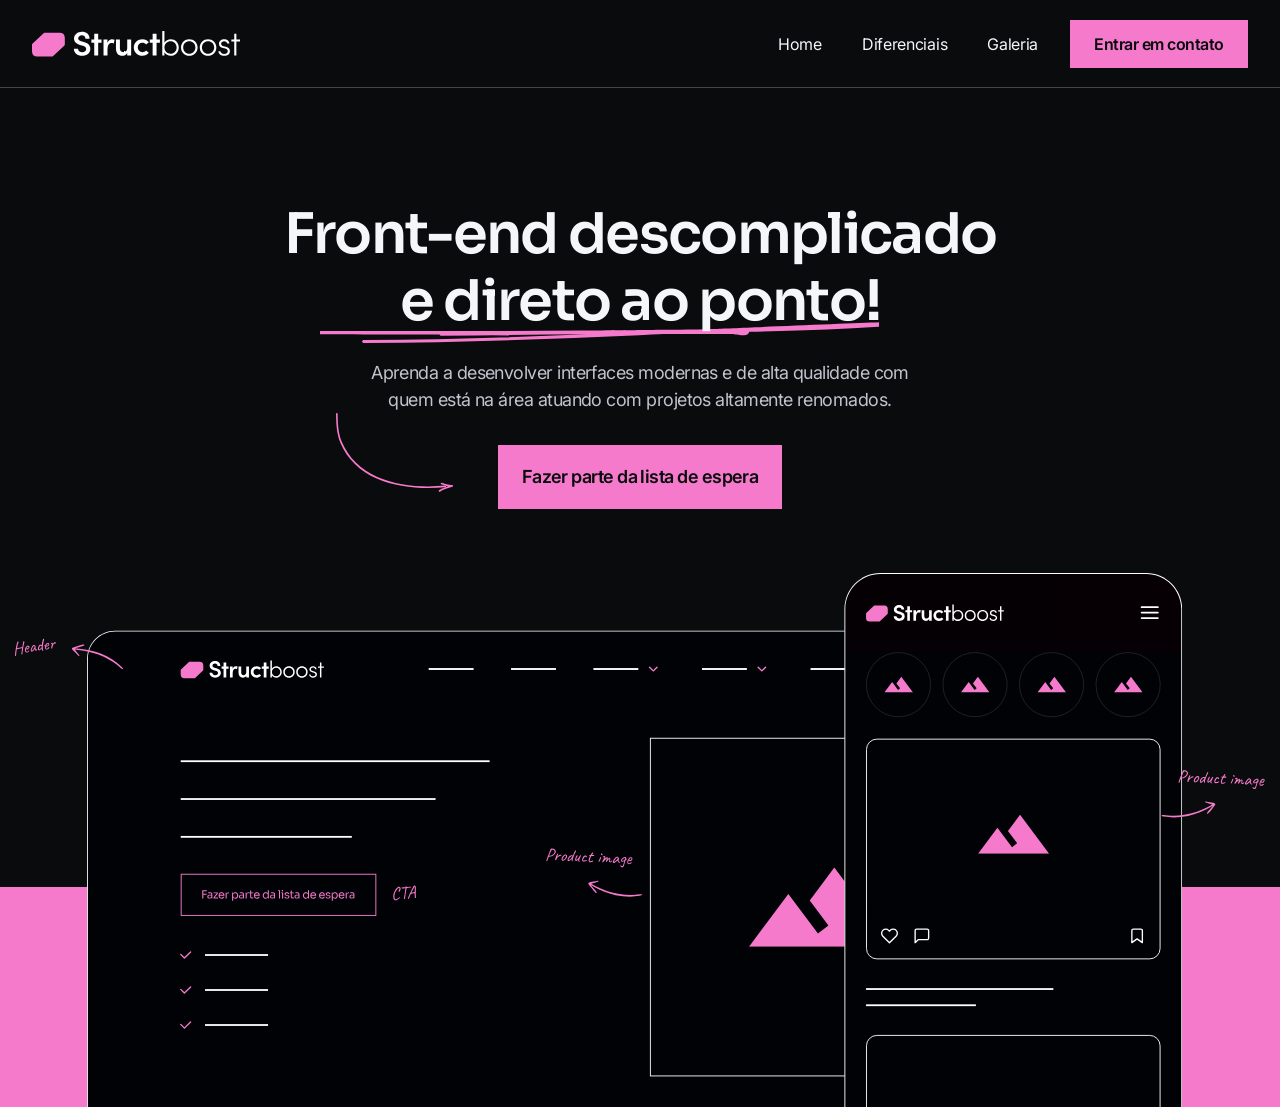
==== index.html @ befe945e "Finalizei section hero" ====
<!DOCTYPE html>
<html lang="pt-br">

<head>
    <link rel="preconnect" href="https://fonts.googleapis.com">
    <link rel="preconnect" href="https://fonts.gstatic.com" crossorigin>
    <link
        href="https://fonts.googleapis.com/css2?family=Inter:wght@400;600;700&family=Sora:wght@500;600;700&display=swap"
        rel="stylesheet">
    <meta charset="UTF-8">
    <meta name="viewport" content="width=device-width, initial-scale=1.0">
    <title>Structboost</title>
    <link rel="stylesheet" href="./css/main.css">
    <link rel="stylesheet" href="./css/components.css">
    <link rel="stylesheet" href="./css/grid.css">
    <link rel="stylesheet" href="./css/typograph.css">
    <link rel="stylesheet" href="./css/variables.css">
    <link rel="stylesheet" href="./css/reset.css">
</head>

<body>
    <header>
        <div class="container">
            <a href="./">
                <img src="./imgs/logo.svg" alt="Logo Structboost" title="logo Structboost">
            </a>
            <nav>
                <ul>
                    <li><a href="">Home</a></li>
                    <li><a href="">Diferenciais</a></li>
                    <li><a href="">Galeria</a></li>
                </ul>
                <button class="btn-primary">
                    Entrar em contato
                </button>
            </nav>
        </div>
    </header>

    <section class="s-hero">
        <div class="container">
            <div class="text">
                <h1 class="title">Front-end descomplicado e direto ao ponto!</h1>
                <p>
                    Aprenda a desenvolver interfaces modernas e de alta qualidade com quem está na área atuando com
                    projetos
                    altamente renomados.
                </p>
                <button class="btn-primary lg">
                    Fazer parte da lista de espera
                </button>
                <img src="./imgs/arrow-direct-button.svg" class="arrow" alt="arrow">
            </div>
        </div>
        <img src="imgs/ilustra-hero.svg" class="ilustra" alt="">
    </section>
</body>

</html>
---- css/main.css ----
header {
    width: 100%;
    height: 8.8rem;
    display: flex;
    align-items: center;
    border-bottom: 1px solid rgba(255, 255, 255, 0.24);
}

header .container {
    display: flex;
    align-items: center;
    justify-content: space-between;
}

header nav {
    display: flex;
    align-items: center;
    gap: 3.2rem;
}

header nav ul {
    display: flex;
    gap: 4rem;
}

header nav ul li a {
    color: var(--color-gray-100);
    font-size: 1.6rem;
    letter-spacing: -0.03rem;
    transition: opacity .3s ease;
}

header nav ul li a:hover {
    opacity: 0.7;
}

.s-hero {
    width: 100%;
    padding-top: 11.3rem;
    position: relative;
    display: flex;
    flex-direction: column;
    align-items: center;
    overflow: hidden;
}

.s-hero::before {
    content: '';
    width: 100%;
    height: 220px;
    background-color: var(--pink-10);
    position: absolute;
    left: 0;
    bottom: 0px;
    z-index: -1;
}

.s-hero .text {
    position: relative;
    width: 100%;
    max-width: 71.9rem;
    text-align: center;
    margin: 0 auto;
    margin-bottom: 6.4rem;
}


.s-hero .text h1 {
    position: relative;
    font-weight: 600;
    letter-spacing: -1.68px;
}

.s-hero .text h1::before {
    content: '';
    width: 100%;
    max-width: 55.9rem;
    height: 2.2rem;
    background: url("../imgs/line-title.svg") no-repeat center center;
    position: absolute;
    left: 3.9rem;
    bottom: -8px;
    z-index: -1;
}

.s-hero .text p {
    width: 55.6rem;
    margin: 0 auto;
    letter-spacing: -0.54px;
    margin-top: 2.4rem;
    margin-bottom: 3.2rem;
    color: var(--gray-300);
}

.s-hero .text .arrow {
    position: absolute;
    left: 5.52rem;
    bottom: 1.7rem;
}

.s-hero .ilustra {
    padding: 0 1.5rem;
}
---- css/components.css ----
.btn-primary {
    padding: 1.6rem 2.4rem;
    background-color: var(--pink-10);
    color: var(--gray-900);
    font-size: 1.6rem;
    font-weight: 600;
    line-height: 100%;
    letter-spacing: -0.03em;
    transition: background-color .3s ease;
}

.btn-primary.white {
    background-color: var(--gray-100);
}

.btn-primary.white:hover {
    background-color: var(--gray-900);
    color: var(--gray-100);
}

.btn-primary.lg {
    padding: 2.3rem 2.4rem;
    font-size: 1.8rem;
}

.btn-primary:hover {
    background-color: var(--pink-20);
}

.item-digital {
    flex-grow: 1;
    max-width: 38.4rem;
}

.item-digital .icon img {
    width: 4rem;
    height: 4rem;
    display: flex;
    align-items: center;
    justify-content: center;
    margin-bottom: 1.6rem;
}

.item-digital .info h6 {
    margin-bottom: 0.8rem;
}

.item-digital .info p {
    color: var(--gray-600);
}

.card-post {
    border: 2px solid rgba(255, 255, 255, 0.08);
    background: rgba(255, 255, 255, 0.02);
    padding: 2.4rem;
}

.card-post .tag {
    padding: 0.8rem 2.2rem;
    display: inline-block;
    border-radius: 10rem;
    background: var(--gray-800);
    color: var(--color-gray-100);
    font-family: 'Sora';
    font-size: 1.4rem;
    font-weight: 600;
    line-height: 100%;
    letter-spacing: 1.26px;
    text-transform: uppercase;
    margin-bottom: 4.5rem;
}

.card-post .image {
    width: 100%;
    display: flex;
    align-items: center;
    justify-content: center;
    margin-bottom: 6.4rem;
}

.card-post .text {
    width: 100%;
    max-width: 50.8rem;
}

.card-post .text h6 {
    margin-bottom: 0.8rem;
}

.card-post .text p {
    font-size: 1.6rem;
    color: var(--gray-600);
}
---- css/grid.css ----
.container {
    width: 100%;
    max-width: 124.6rem;
    margin: 0 auto;
    padding: 0 1.5rem;
}
---- css/typograph.css ----
h1, h2, h3, h4, h5, h6 {
    font-family: 'Sora', sans-serif;
    line-height: 120%;
}
h1, h2, h3, h4 {
    font-weight: 700;
}
h5, h6 {
    font-weight: 600;
}
h1 {
    font-size: 5.6rem;
}

h2 {
    font-size: 4.8rem;
}

h3 {
    font-size: 4.0rem;
}

h4 {
    font-size: 2.8rem;
}

h5 {
    font-size: 2.4rem;
}

h6 {
    font-size: 2.2rem;
}

p {
    font-size: 1.8rem;
    line-height: 150%;
}
---- css/variables.css ----
:root {
    --pink-10: #F67ACB;
    --pink-20: #CF62A9;
    --pink-30: #9D457F;
    --gray-900: #0A0B0D;
    --gray-800: #393B42;
    --gray-700: #5C5F69;
    --gray-600: #787C87;
    --gray-500: #979BA6;
    --gray-400: #ABAFBA;
    --gray-300: #C0C3CC;
    --gray-200: #C0C3CC;
    --gray-100: #F5F6FA;
}
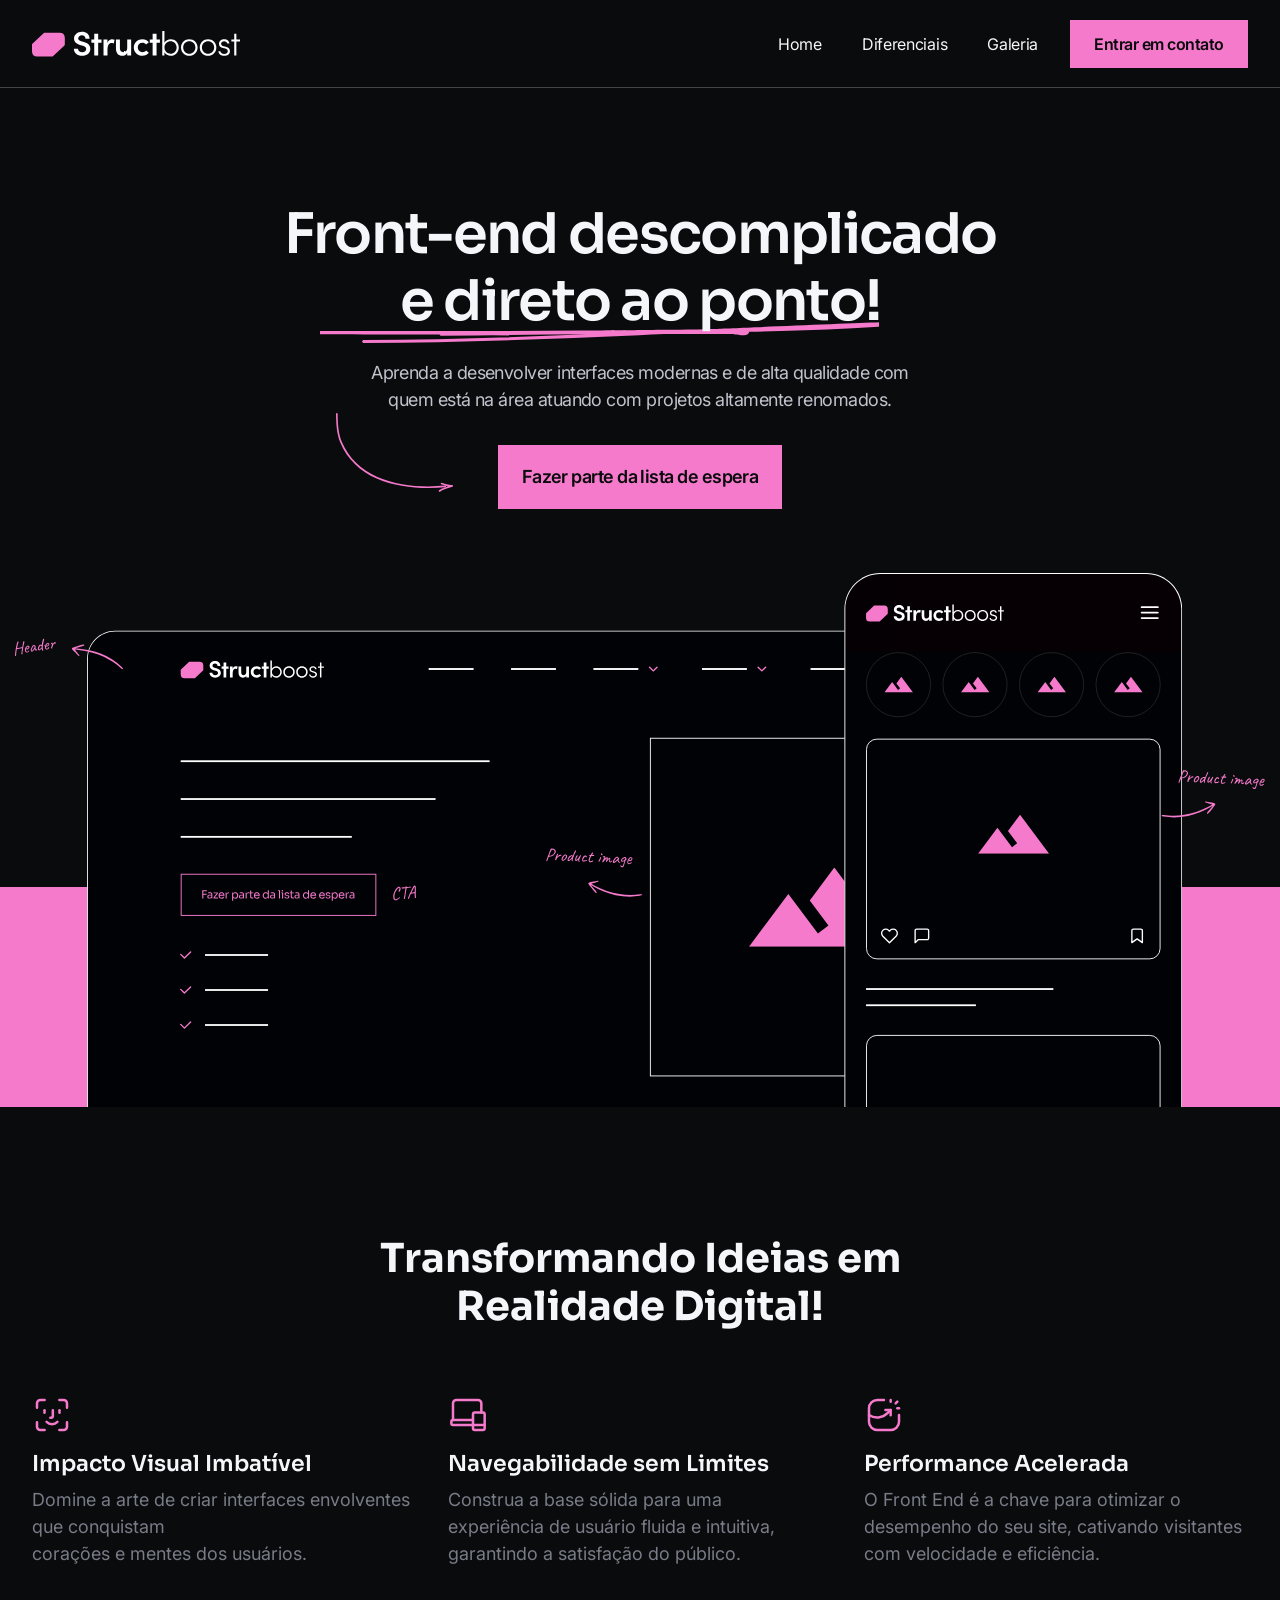
==== commit c84fa60b: "Criei secão Realidade Digital" ====
--- a/index.html
+++ b/index.html
@@ -54,6 +54,47 @@
         </div>
         <img src="imgs/ilustra-hero.svg" class="ilustra" alt="">
     </section>
+
+    <section class="s-digital">
+        <div class="container">
+            <h3>Transformando Ideias em Realidade Digital!</h3>
+            <ul>
+                <li>
+                    <div class="item-digital">
+                        <div class="icon">
+                            <img src="imgs/icon-impacto.svg" alt="">
+                            <div class="info">
+                                <h6>Impacto Visual Imbatível</h6>
+                                <p>Domine a arte de criar interfaces envolventes que conquistam<br> corações e mentes dos usuários.</p>
+                            </div>
+                        </div>
+                    </div>
+                </li>
+                <li>
+                    <div class="item-digital">
+                        <div class="icon">
+                            <img src="imgs/icon-nav.svg" alt="">
+                            <div class="info">
+                                <h6>Navegabilidade sem Limites</h6>
+                                <p>Construa a base sólida para uma<br> experiência de usuário fluida e intuitiva, garantindo a satisfação do público.</p>
+                            </div>
+                        </div>
+                    </div>
+                </li>
+                <li>
+                    <div class="item-digital">
+                        <div class="icon">
+                            <img src="imgs/icon-performance.svg" alt="">
+                            <div class="info">
+                                <h6>Performance Acelerada</h6>
+                                <p>O Front End é a chave para otimizar o desempenho do seu site, cativando visitantes com velocidade e eficiência.</p>
+                            </div>
+                        </div>
+                    </div>
+                </li>
+            </ul>
+        </div>
+    </section>
 </body>
 
 </html>
--- a/css/main.css
+++ b/css/main.css
@@ -100,4 +100,22 @@
 
 .s-hero .ilustra {
     padding: 0 1.5rem;
+}
+
+.s-digital {
+    padding-top: 12.8rem;
+}
+
+.s-digital h3 {
+    text-align: center;
+    max-width: 53.5rem;
+    margin: 0 auto;
+    margin-bottom: 6.4rem;
+}
+
+.s-digital ul {
+    display: flex;
+    justify-content: space-between;
+    border-bottom: 1px solid var(--gray-800);
+    padding-bottom: 12.8rem;
 }
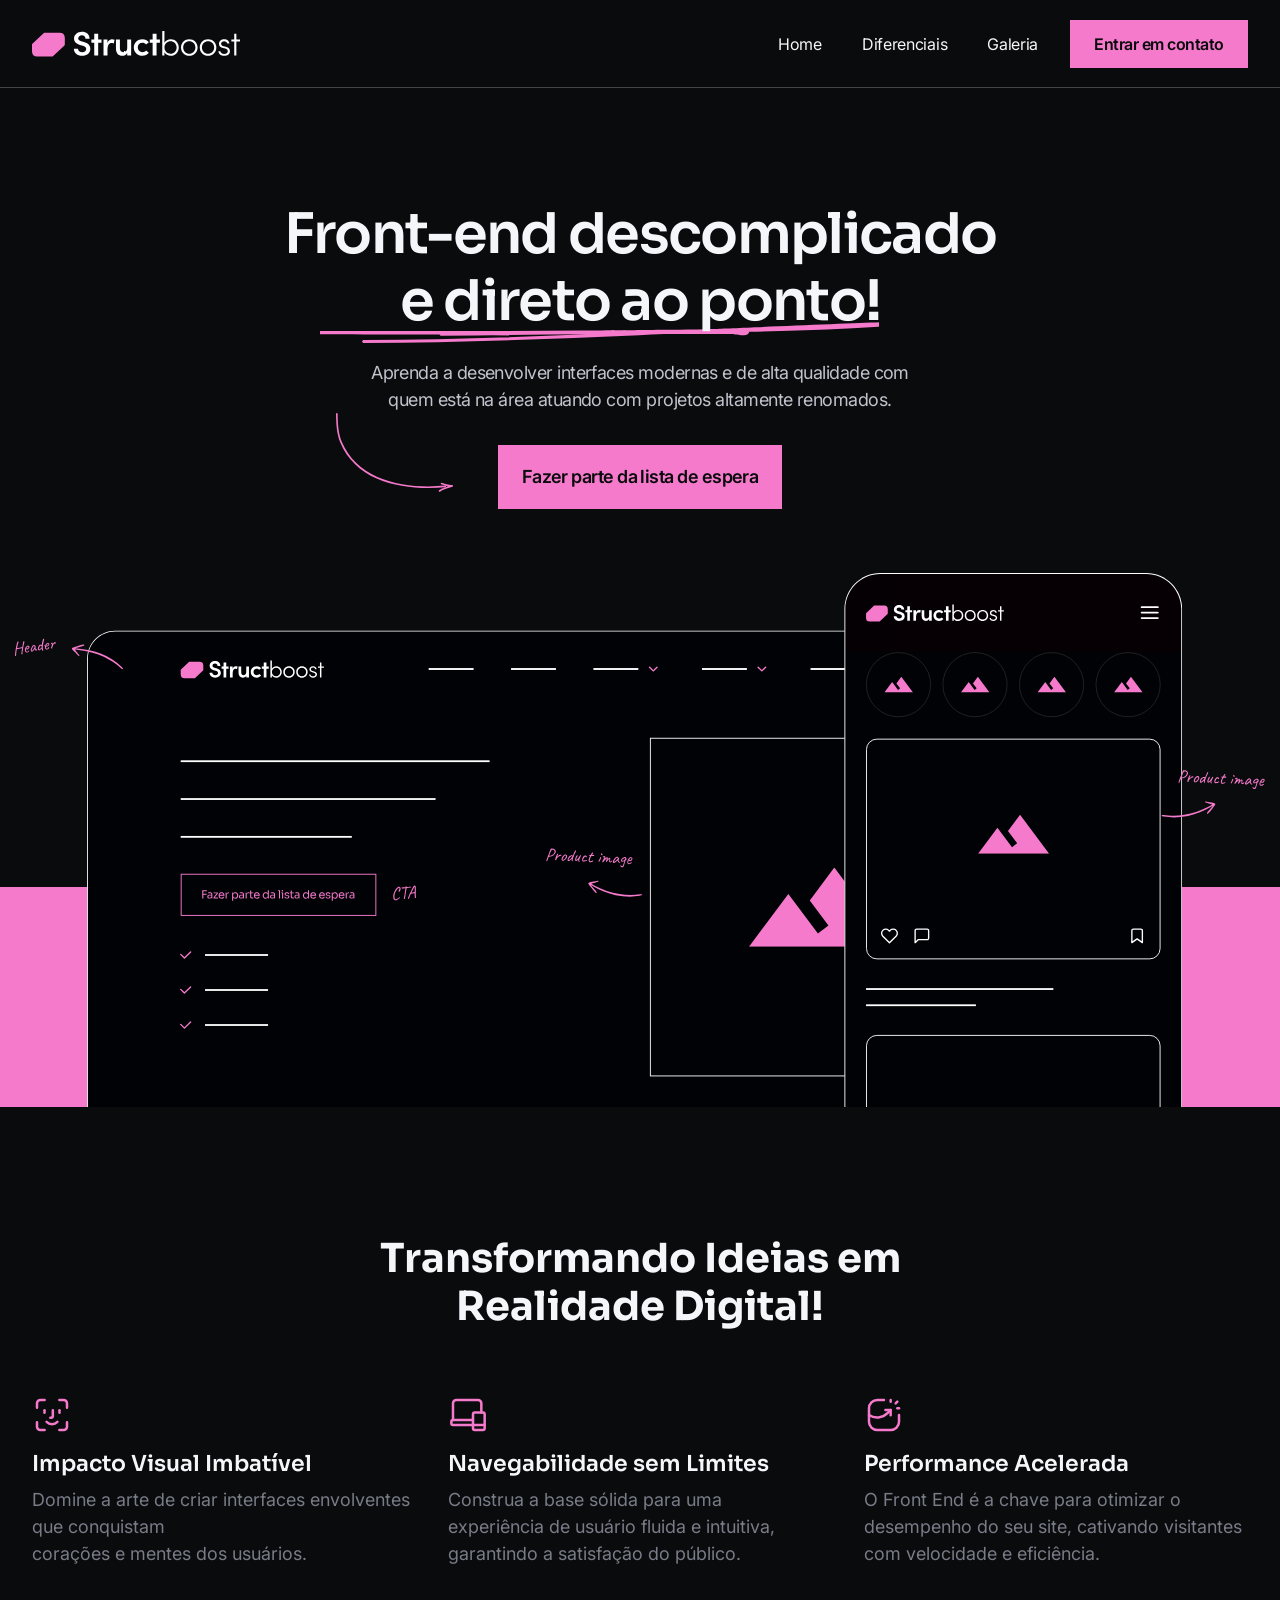
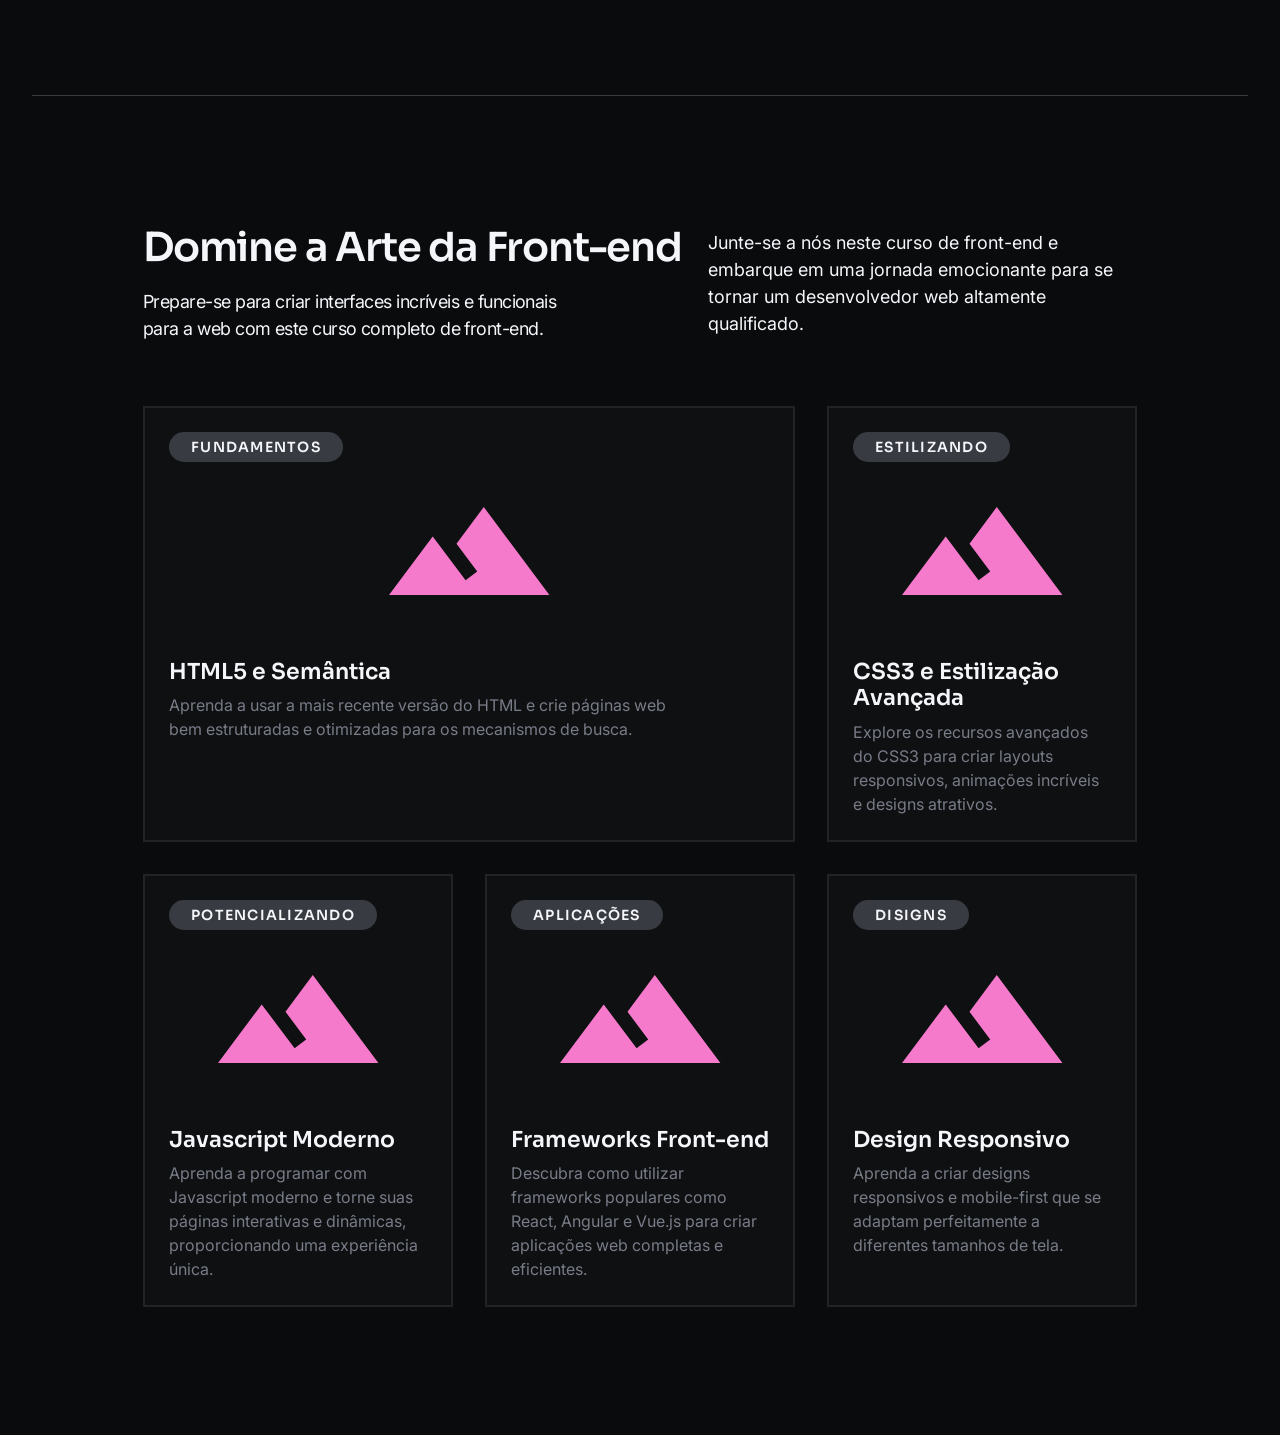
==== commit 76a419f6: "Criei a section Art da Front-End" ====
--- a/index.html
+++ b/index.html
@@ -95,6 +95,82 @@
             </ul>
         </div>
     </section>
+
+    <section class="s-art-front">
+        <div class="container">
+            <div class="title-text">
+                <div class="left">
+                    <h3>Domine a Arte da Front-end</h3>
+                    <p>Prepare-se para criar interfaces incríveis e funcionais <br> para a web com este curso completo de front-end.</p>
+                </div>
+                 <div class="right">
+                     <p>Junte-se a nós neste curso de front-end e embarque em uma jornada emocionante para se tornar um desenvolvedor web altamente qualificado.</p>
+                 </div>
+            </div>
+            <div class="all">
+                <div class="card-post">
+                    <span class="tag">FUNDAMENTOS</span>
+                    <div class="image">
+                        <img src="imgs/Frame.svg" alt="">
+                    </div>
+                    <div class="text">
+                        <h6>HTML5 e Semântica</h6>
+                        <p>
+                            Aprenda a usar a mais recente versão do HTML e crie páginas web bem estruturadas e otimizadas para os mecanismos de busca.
+                        </p>
+                    </div>
+                </div>
+                <div class="card-post">
+                    <span class="tag">ESTILIZANDO</span>
+                    <div class="image">
+                        <img src="imgs/Frame.svg" alt="">
+                    </div>
+                    <div class="text">
+                        <h6>CSS3 e Estilização Avançada</h6>
+                        <p>
+                            Explore os recursos avançados do CSS3 para criar layouts responsivos, animações incríveis e designs atrativos.
+                        </p>
+                    </div>
+                </div>
+                <div class="card-post">
+                    <span class="tag">POTENCIALIZANDO</span>
+                    <div class="image">
+                        <img src="imgs/Frame.svg" alt="">
+                    </div>
+                    <div class="text">
+                        <h6>Javascript Moderno</h6>
+                        <p>
+                            Aprenda a programar com Javascript moderno e torne suas páginas interativas e dinâmicas, proporcionando uma experiência única.
+                        </p>
+                    </div>
+                </div>
+                <div class="card-post">
+                    <span class="tag">APLICAÇÕES</span>
+                    <div class="image">
+                        <img src="imgs/Frame.svg" alt="">
+                    </div>
+                    <div class="text">
+                        <h6>Frameworks Front-end</h6>
+                        <p>
+                            Descubra como utilizar frameworks populares como React, Angular e Vue.js para criar aplicações web completas e eficientes.
+                        </p>
+                    </div>
+                </div>
+                <div class="card-post">
+                    <span class="tag">DISIGNS</span>
+                    <div class="image">
+                        <img src="imgs/Frame.svg" alt="">
+                    </div>
+                    <div class="text">
+                        <h6>Design Responsivo</h6>
+                        <p>
+                            Aprenda a criar designs responsivos e mobile-first que se adaptam perfeitamente a diferentes tamanhos de tela.
+                        </p>
+                    </div>
+                </div>
+            </div>
+        </div>
+    </section>
 </body>
 
 </html>
--- a/css/main.css
+++ b/css/main.css
@@ -118,4 +118,44 @@
     justify-content: space-between;
     border-bottom: 1px solid var(--gray-800);
     padding-bottom: 12.8rem;
+}
+
+.s-art-front {
+    padding: 12.8rem;
+}
+
+.s-art-front .title-text {
+    display: flex;
+    align-items: center;
+    justify-content: space-between;
+    margin-bottom: 6.4rem;
+}
+
+.s-art-front .title-text .left {
+    max-width: 53.9rem;
+}
+
+.s-art-front .title-text .left h3 {
+    letter-spacing: -1.2px;
+    font-weight: 600;
+}
+
+.s-art-front .title-text .left p {
+    max-width: 45.2rem;
+    letter-spacing: -0.54px;
+    margin-top: 1.6rem;
+}
+
+.s-art-front .title-text .right {
+    max-width: 42.9rem;
+}
+
+.s-art-front .all {
+    display: grid;
+    grid-template-columns: repeat(3, 1fr);
+    gap: 3.2rem;
+}
+
+.s-art-front .all .card-post:first-child {
+    grid-column: span 2;
 }
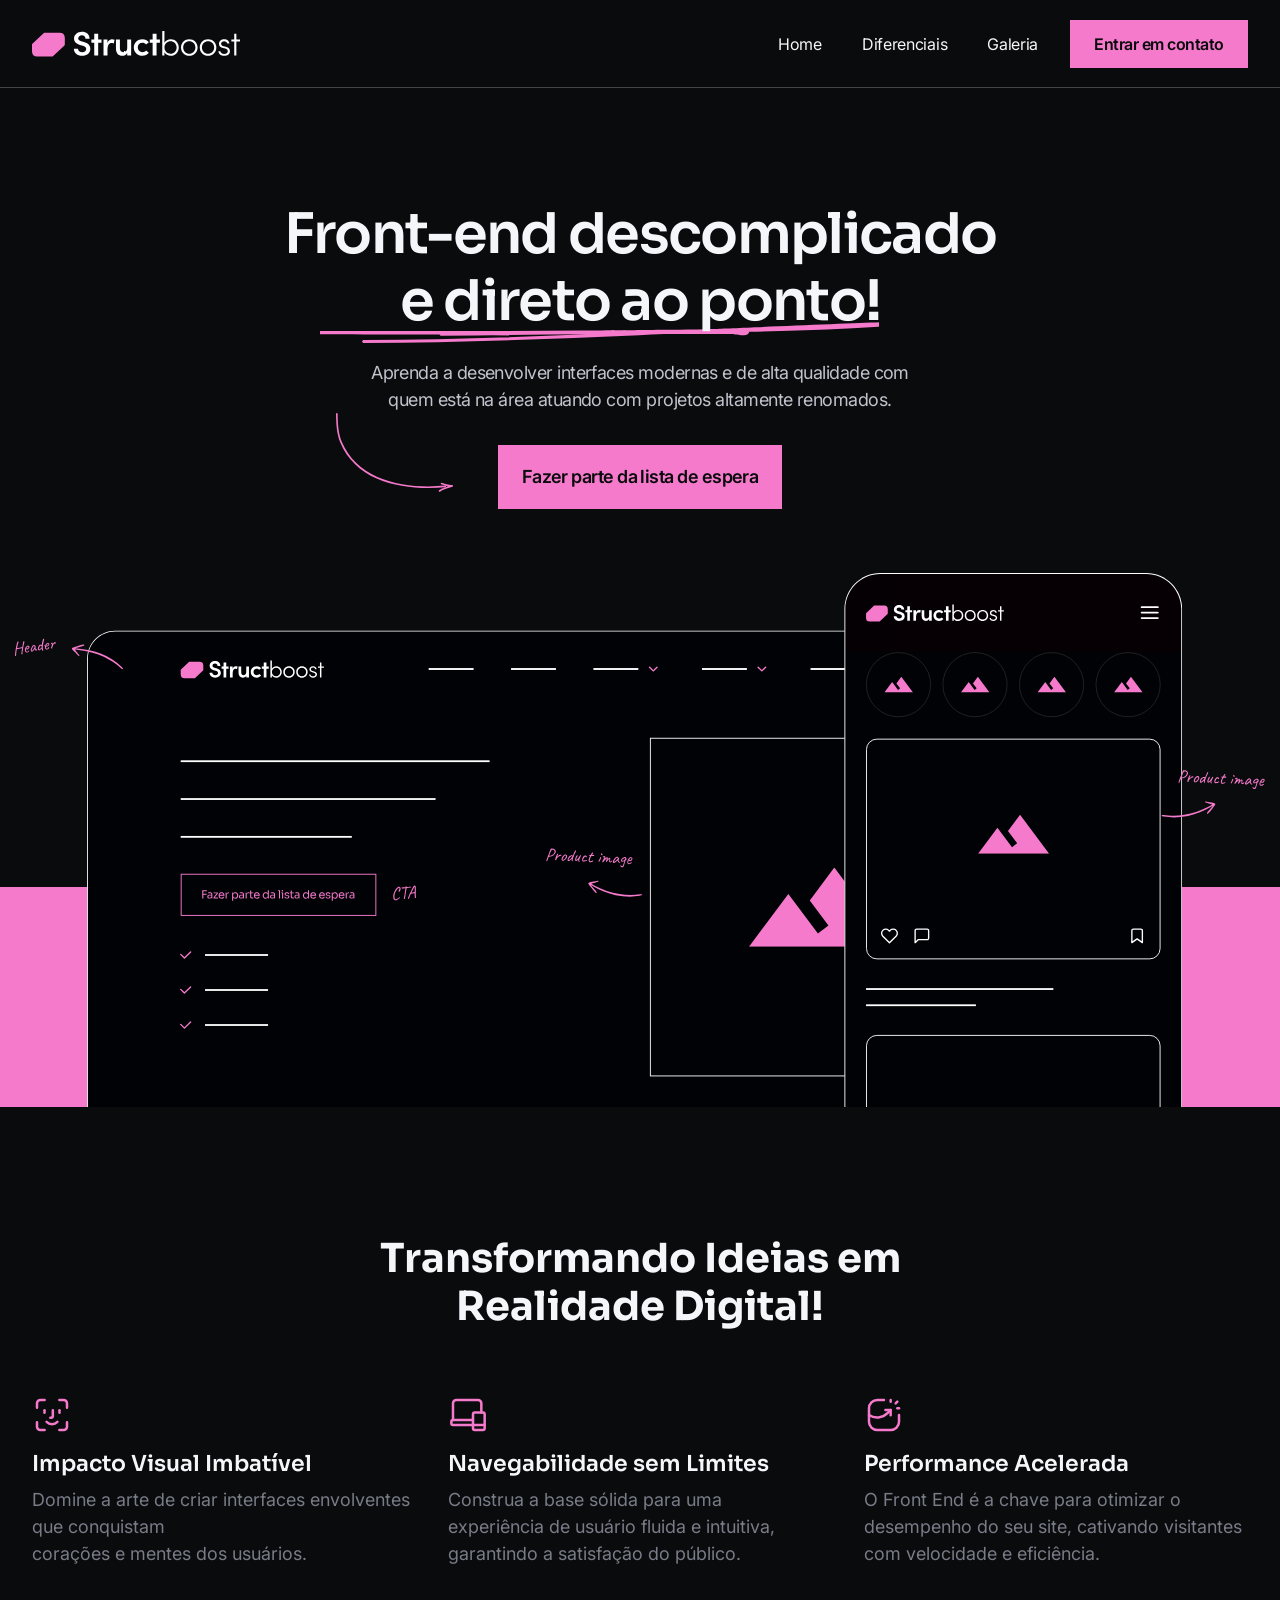
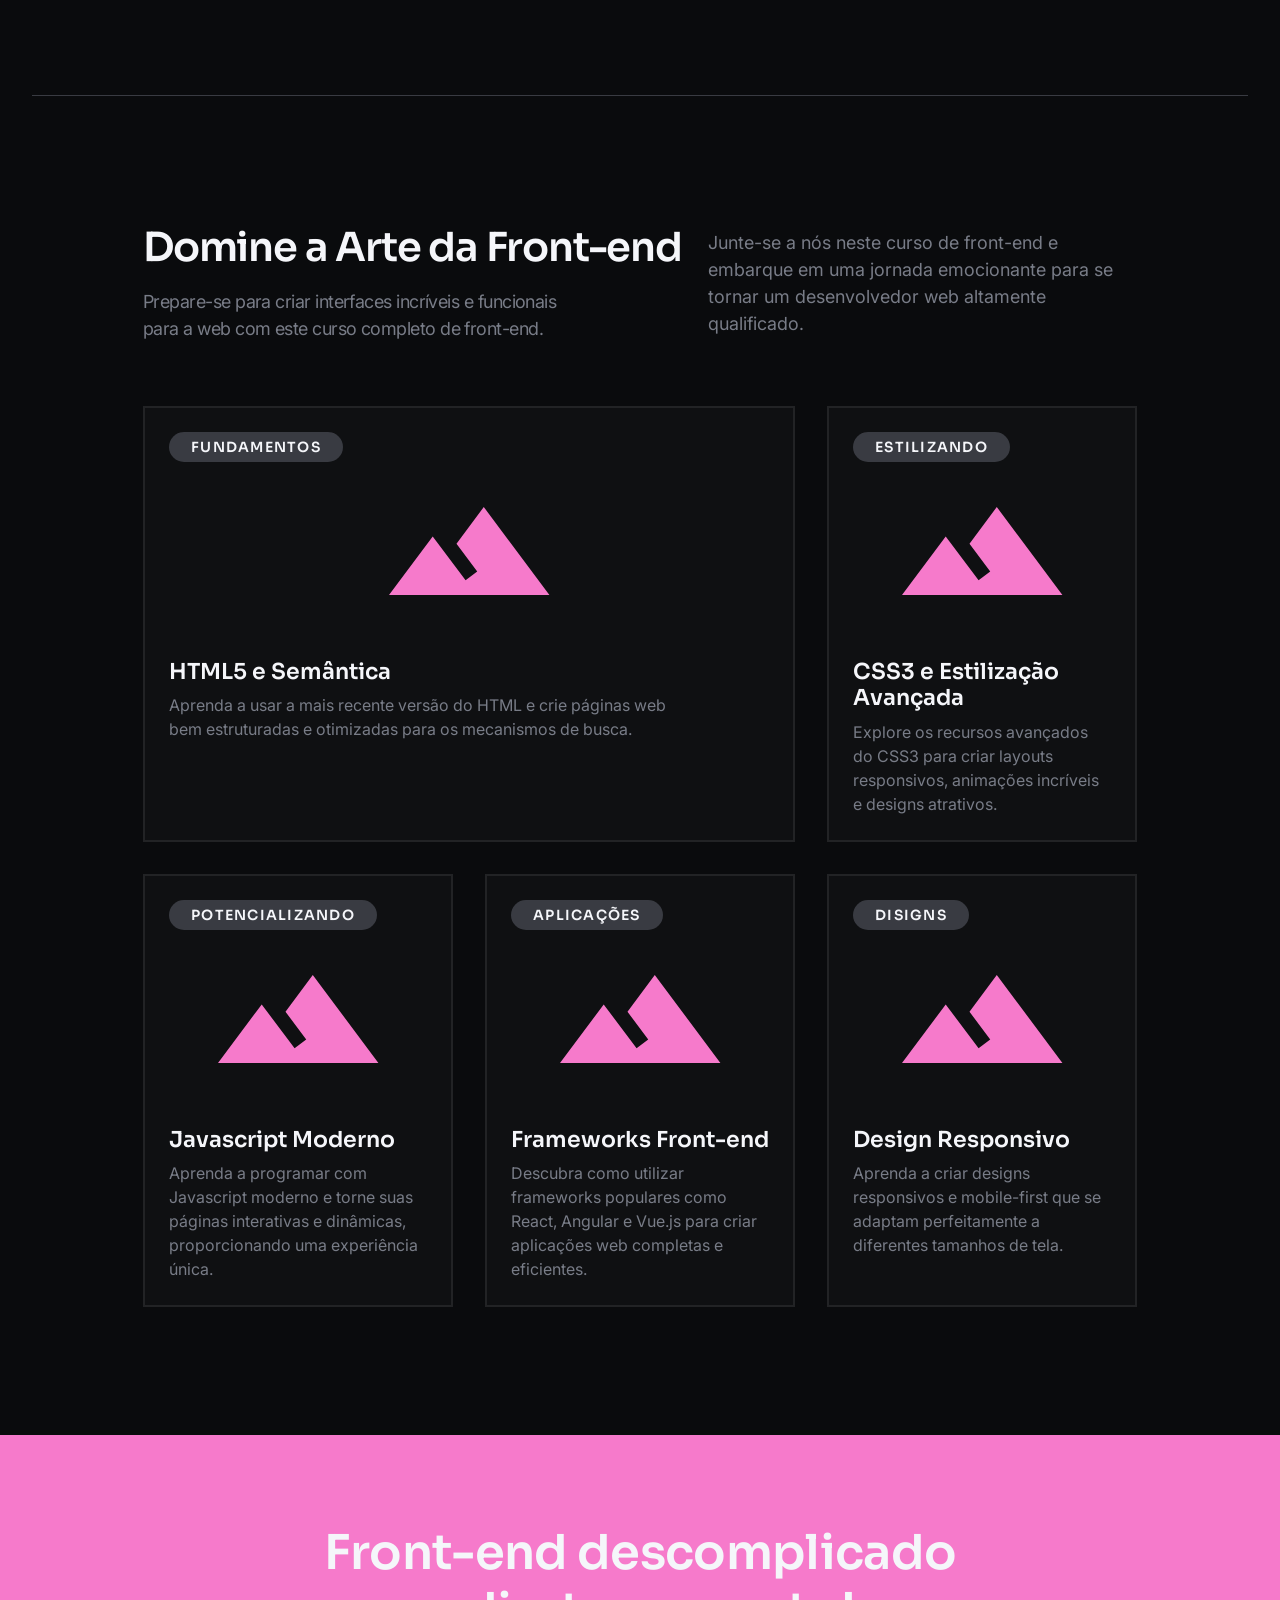
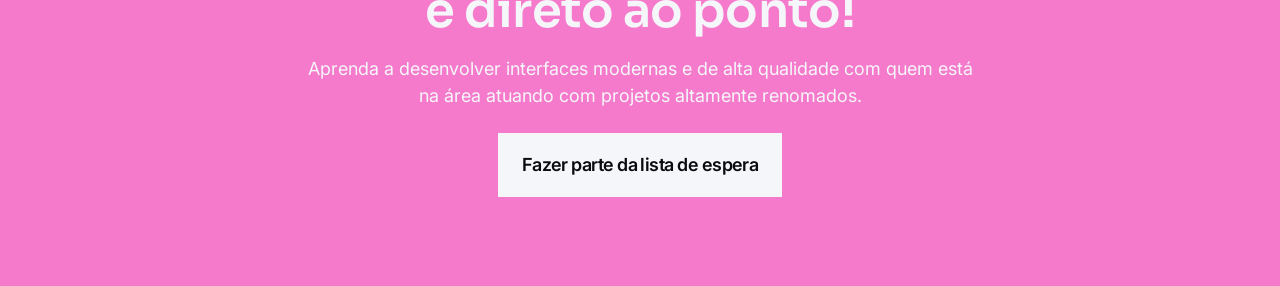
==== commit 79c44ae0: "Criei section de notícias (newslatter)" ====
--- a/index.html
+++ b/index.html
@@ -171,6 +171,16 @@
             </div>
         </div>
     </section>
+
+    <section class="s-newsletter">
+        <div class="container">
+            <h2>Front-end descomplicado e direto ao ponto!</h2>
+            <p>Aprenda a desenvolver interfaces modernas e de alta qualidade com quem está na área atuando com projetos altamente renomados.</p>
+            <button class="btn-primary white lg">
+                Fazer parte da lista de espera
+            </button>
+        </div>
+    </section>
 </body>
 
 </html>
--- a/css/main.css
+++ b/css/main.css
@@ -144,10 +144,12 @@
     max-width: 45.2rem;
     letter-spacing: -0.54px;
     margin-top: 1.6rem;
+    color: var(--gray-600);
 }
 
 .s-art-front .title-text .right {
     max-width: 42.9rem;
+    color: var(--gray-600);
 }
 
 .s-art-front .all {
@@ -158,4 +160,27 @@
 
 .s-art-front .all .card-post:first-child {
     grid-column: span 2;
+}
+
+.s-newsletter {
+    padding: 8.9rem 0;
+    background-color: var(--pink-10);
+}
+
+.s-newsletter .container {
+    text-align: center;
+}
+
+.s-newsletter .container h2 {
+    max-width: 64.6rem;
+    margin: 0 auto;
+    letter-spacing: -0.66px;
+    font-weight: 600;
+    margin-bottom: 1.6rem;
+}
+
+.s-newsletter .container p {
+    max-width: 68.7rem;
+    margin: 0 auto;
+    margin-bottom: 2.4rem;
 }
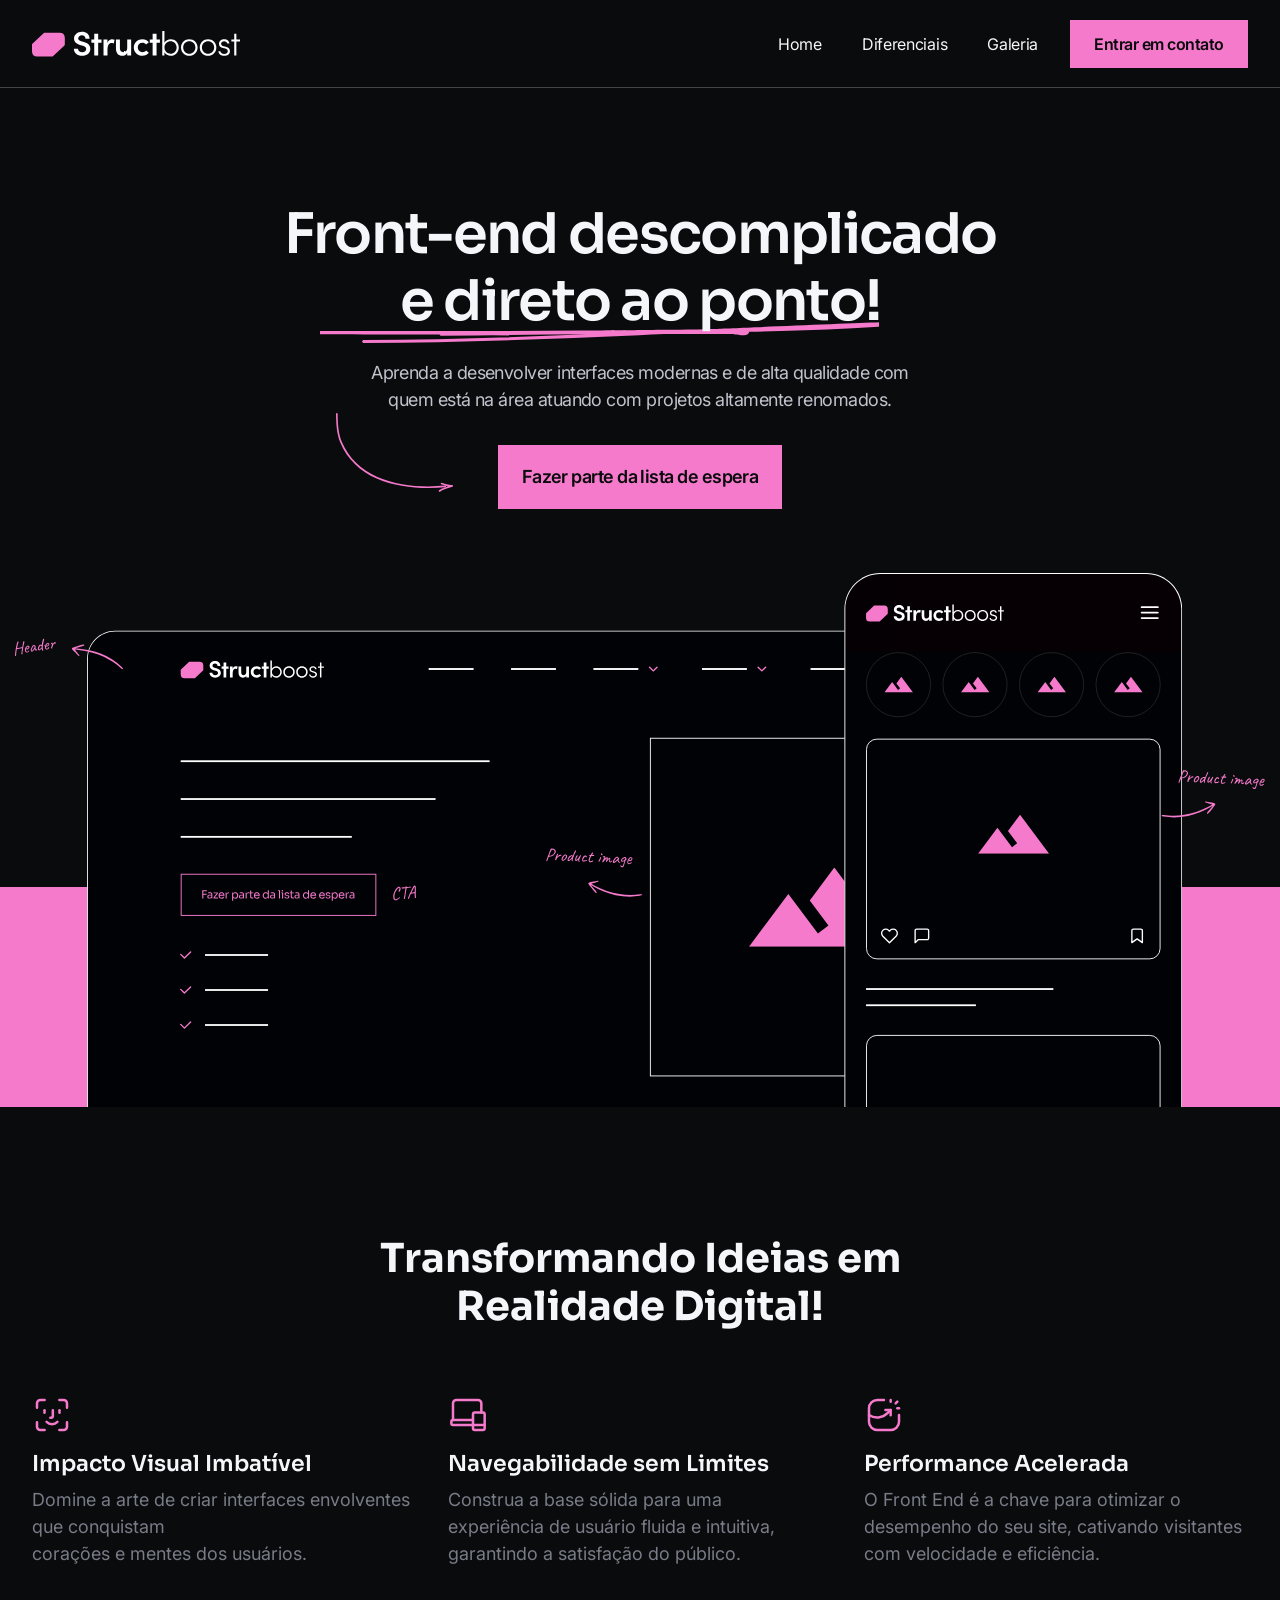
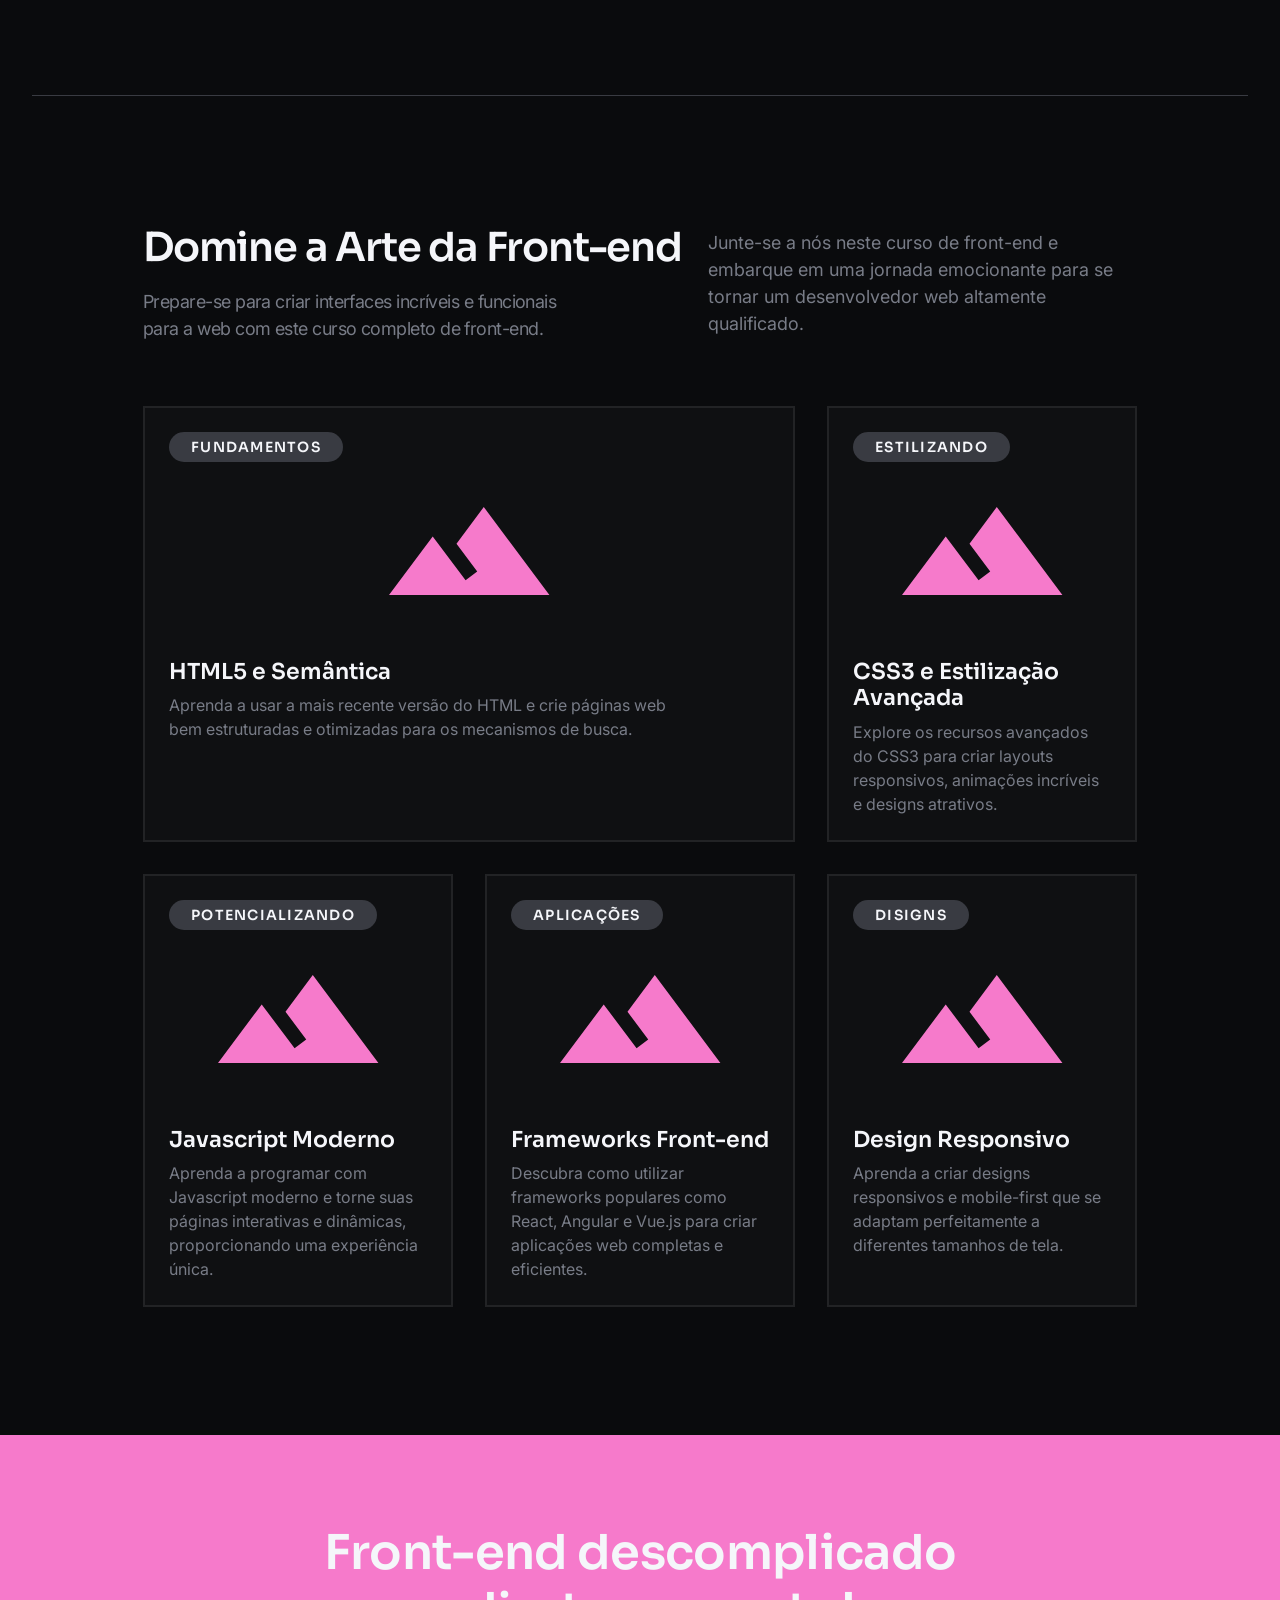
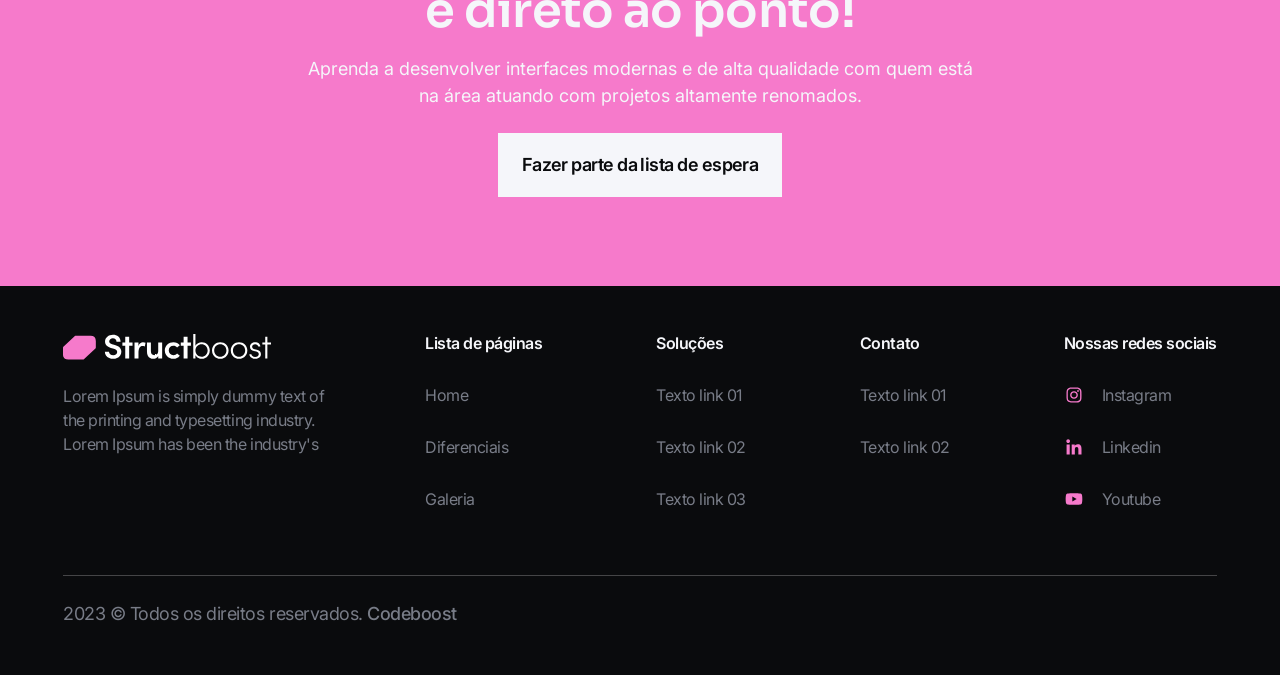
==== commit b8708141: "Criei o footer" ====
--- a/index.html
+++ b/index.html
@@ -181,6 +181,80 @@
             </button>
         </div>
     </section>
+
+    <footer>
+        <div class="container">
+            <div class="main-area">
+                <div class="left">
+                    <img src="imgs/logo.svg" alt="Logo">
+                    <p>Lorem Ipsum is simply dummy text of the printing and typesetting industry. Lorem Ipsum has been the industry's</p>
+                </div>
+                <div class="right">
+                    <div class="item-nav">
+                        <h6>Lista de páginas</h6>
+                        <ul>
+                            <li>
+                                <a href="#">Home</a>
+                            </li>
+                            <li>
+                                <a href="#">Diferenciais</a>
+                            </li>
+                            <li>
+                                <a href="#">Galeria</a>
+                            </li>
+                            
+                        </ul>
+                    </div>
+                    <div class="item-nav">
+                        <h6>Soluções</h6>
+                        <ul>
+                            <li>
+                                <a href="#">Texto link 01</a>
+                            </li>
+                            <li>
+                                <a href="#">Texto link 02</a>
+                            </li>
+                            <li>
+                                <a href="#">Texto link 03</a>
+                            </li>
+                            
+                        </ul>
+                    </div>
+                    <div class="item-nav">
+                        <h6>Contato</h6>
+                        <ul>
+                            <li>
+                                <a href="#">Texto link 01</a>
+                            </li>
+                            <li>
+                                <a href="#">Texto link 02</a>
+                            </li>
+                        </ul>
+                    </div>
+                    <div class="item-nav">
+                        <h6>Nossas redes sociais</h6>
+                        <ul>
+                            <li>
+                                
+                                <a href="#"><img src="imgs/icon-instagram.svg" alt="Icon Instagram">Instagram</a>
+                            </li>
+                            <li>
+                                
+                                <a href="#"><img src="imgs/icon-linkedin.svg" alt="Icon Linkedin">Linkedin</a>
+                            </li>
+                            <li>
+                                
+                                <a href="#"><img src="imgs/icon-youtube.svg" alt="Icon Youtube">Youtube</a>
+                            </li>
+                            
+                        </ul>
+                    </div>
+                </div>
+                
+            </div>
+            <p class="copy">2023 © Todos os direitos reservados. <strong>Codeboost</strong></p>
+        </div>
+    </footer>
 </body>
 
 </html>
--- a/css/main.css
+++ b/css/main.css
@@ -183,4 +183,70 @@
     max-width: 68.7rem;
     margin: 0 auto;
     margin-bottom: 2.4rem;
+}
+
+footer {
+    padding: 4.8rem;
+}
+
+footer .main-area {
+    display: flex;
+    align-items: flex-start;
+    justify-content: space-between;
+    border-bottom: 1px solid rgba(255, 255, 255, 0.24);
+    padding-bottom: 6.6rem;
+    margin-bottom: 2.4rem;
+}
+
+footer .main-area .left {
+    max-width: 27.9rem;
+}
+
+footer .main-area .left p {
+    color: var(--gray-600);
+    margin-top: 2.4rem;
+    font-size: 16px;
+    line-height: 150%;
+    letter-spacing: -0.48px;
+}
+
+footer .main-area .right {
+    flex-grow: 1;
+    max-width: 79.2rem;
+    display: flex;
+    justify-content: space-between;
+}
+
+footer .main-area .right .item-nav h6 {
+    font-family: 'Inter';
+    font-size: 1.6rem;
+    font-weight: 600;
+    letter-spacing: -0.48px;
+    margin-bottom: 3.2rem;
+}
+
+footer .main-area .right .item-nav ul li:not(:last-child) {
+    margin-bottom: 3.2rem;
+}
+
+footer .main-area .right .item-nav ul li a {
+    color: var(--gray-600);
+    font-size: 1.6rem;
+    letter-spacing: -0.48px;
+    transition: color .3s ease;
+    display: flex;
+    gap: 1.8rem;
+}
+
+footer .main-area .right .item-nav ul li a:hover {
+    color: var(--gray-100);
+}
+
+footer .copy {
+    color: var(--gray-600);
+    letter-spacing: -0.48px;
+}
+
+footer .copy strong {
+    font-weight: 500;
 }
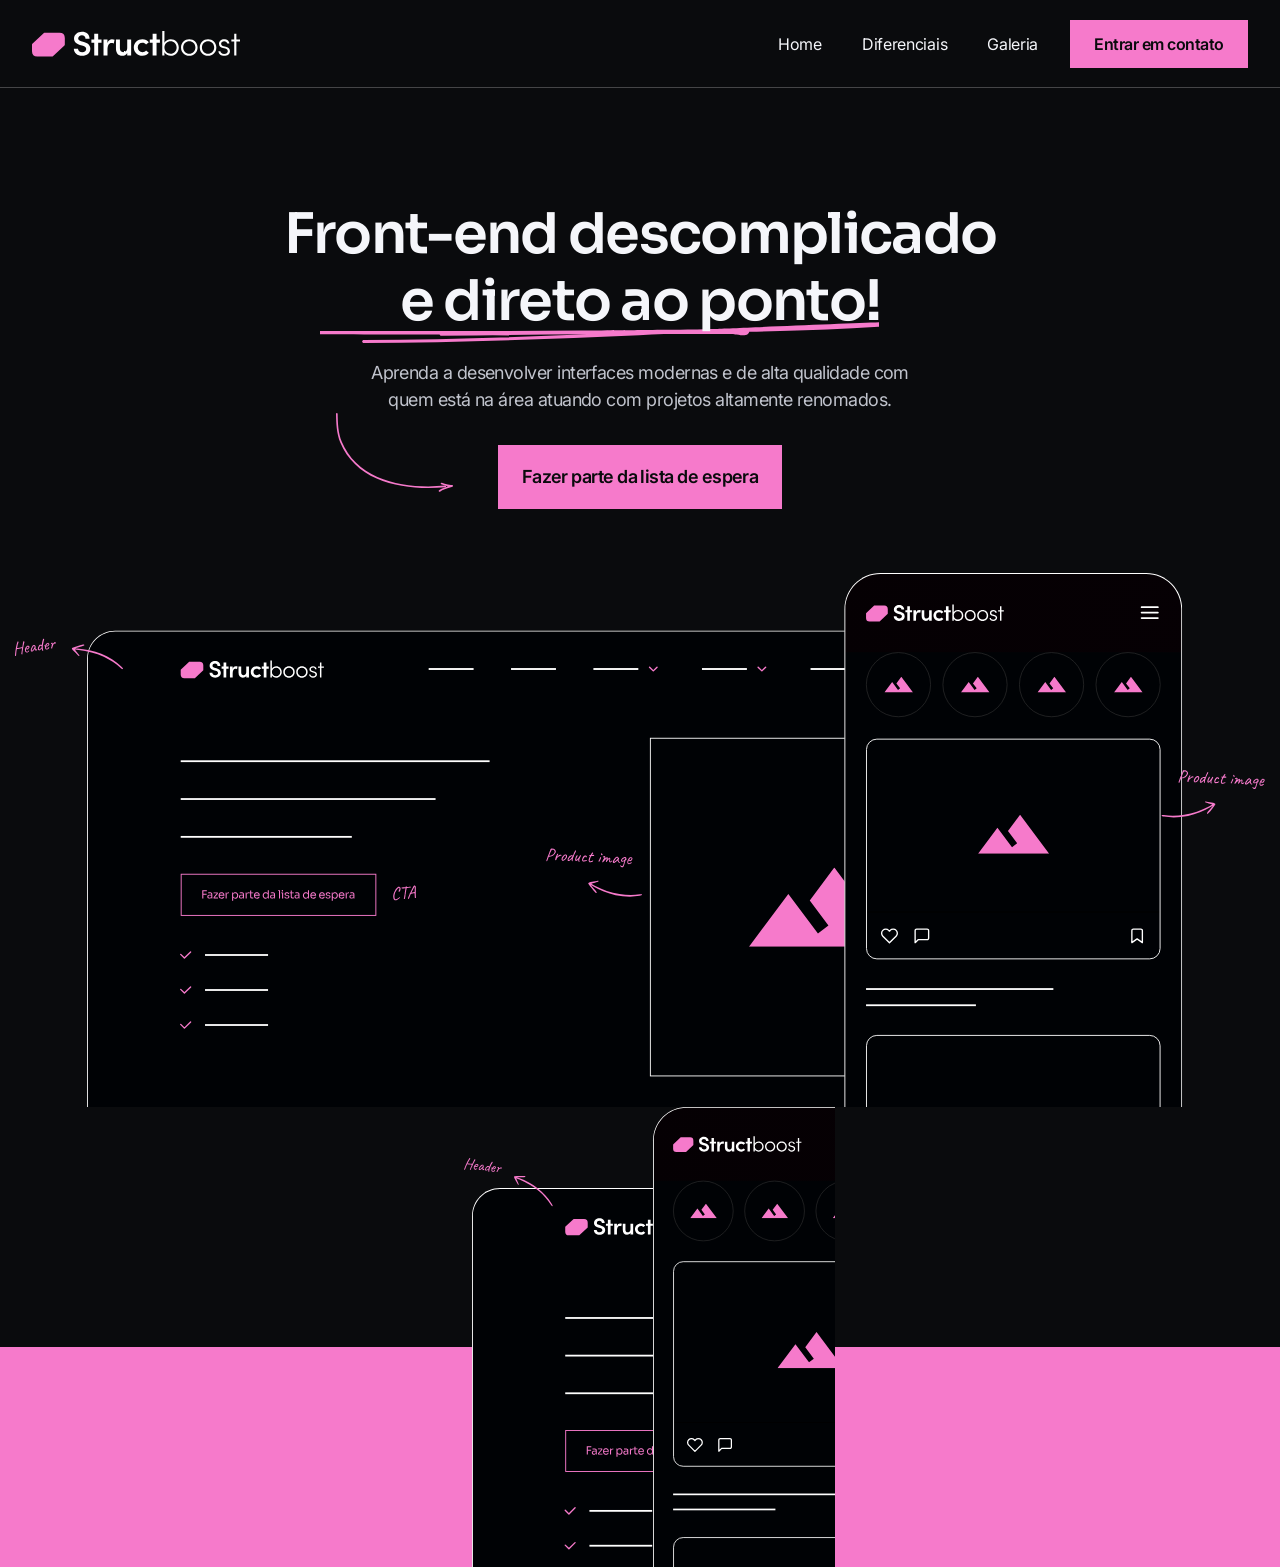
==== commit d9523fc3: "Responsivo header" ====
--- a/index.html
+++ b/index.html
@@ -21,9 +21,12 @@
 <body>
     <header>
         <div class="container">
-            <a href="./">
+            <a href="./" class="logo">
                 <img src="./imgs/logo.svg" alt="Logo Structboost" title="logo Structboost">
             </a>
+            <button class="btn-mobile">
+                <img src="imgs/menu-hamburgue.svg" alt="Icon navegação">
+            </button>
             <nav>
                 <ul>
                     <li><a href="">Home</a></li>
@@ -52,7 +55,8 @@
                 <img src="./imgs/arrow-direct-button.svg" class="arrow" alt="arrow">
             </div>
         </div>
-        <img src="imgs/ilustra-hero.svg" class="ilustra" alt="">
+        <img src="imgs/ilustra-hero.svg" class="ilustra hero" alt="">
+        <img src="imgs/ilustra-mobile.svg" alt="ilustra hero mobile">
     </section>
 
     <section class="s-digital">
--- a/css/main.css
+++ b/css/main.css
@@ -10,6 +10,10 @@
     display: flex;
     align-items: center;
     justify-content: space-between;
+}
+
+header .btn-mobile {
+    display: none;
 }
 
 header nav {
@@ -44,10 +48,10 @@
     overflow: hidden;
 }
 
-.s-hero::before {
+.s-hero::after {
     content: '';
     width: 100%;
-    height: 220px;
+    height: 22rem;
     background-color: var(--pink-10);
     position: absolute;
     left: 0;
@@ -104,6 +108,7 @@
 
 .s-digital {
     padding-top: 12.8rem;
+    display: none;
 }
 
 .s-digital h3 {
@@ -122,6 +127,7 @@
 
 .s-art-front {
     padding: 12.8rem;
+    display: none;
 }
 
 .s-art-front .title-text {
@@ -156,6 +162,7 @@
     display: grid;
     grid-template-columns: repeat(3, 1fr);
     gap: 3.2rem;
+    display: none;
 }
 
 .s-art-front .all .card-post:first-child {
@@ -165,6 +172,7 @@
 .s-newsletter {
     padding: 8.9rem 0;
     background-color: var(--pink-10);
+    display: none;
 }
 
 .s-newsletter .container {
@@ -187,6 +195,7 @@
 
 footer {
     padding: 4.8rem;
+    display: none;
 }
 
 footer .main-area {
@@ -249,4 +258,80 @@
 
 footer .copy strong {
     font-weight: 500;
+}
+
+/* Monitores pequenos */
+@media(max-width: 1200px) {}
+
+/* Tablet */
+@media(max-width: 991px) {
+    .s-hero::after {
+        height: 13rem;
+    }
+}
+
+/* */
+@media(max-width: 768px) {
+    header nav {
+        display: none;
+    }
+
+    header .btn-mobile {
+        display: block;
+    }
+
+    .s-hero {
+        padding-top: 6rem;
+    }
+
+    .s-hero .text h1 {
+        max-width: 49rem;
+        margin: 0 auto;
+    }
+
+    .s-hero .text h1::before {
+        left: 0;
+        bottom: -6px;
+        background-size: 100%;
+    }
+
+    .s-hero .text p {
+        max-width: 40rem;
+        letter-spacing: 0.46px;
+    }
+    .s-hero .text .arrow {
+        bottom: 2.7rem;
+        left: 20px;
+        max-width: 9rem;
+    }
+    
+}
+
+/* Celulares */
+@media(max-width: 560px) {
+    header {
+        height: 7.2rem;
+    }
+
+    header .logo {
+        max-width: 16rem;
+    }
+    .s-hero {
+        padding-top: 8.8rem;
+    }
+    .s-hero .text h1 {
+        font-size: 4rem;
+    }
+    .s-hero .text h1::before {
+        bottom: -8px;
+    }
+    .s-hero .text p {
+        margin-top: 0.8rem;
+        margin-bottom: 2.4rem;
+        font-size: 1.6rem;
+        letter-spacing: 1.46px;
+    }
+    .s-hero .text .arrow {
+        display: none;
+    }
 }
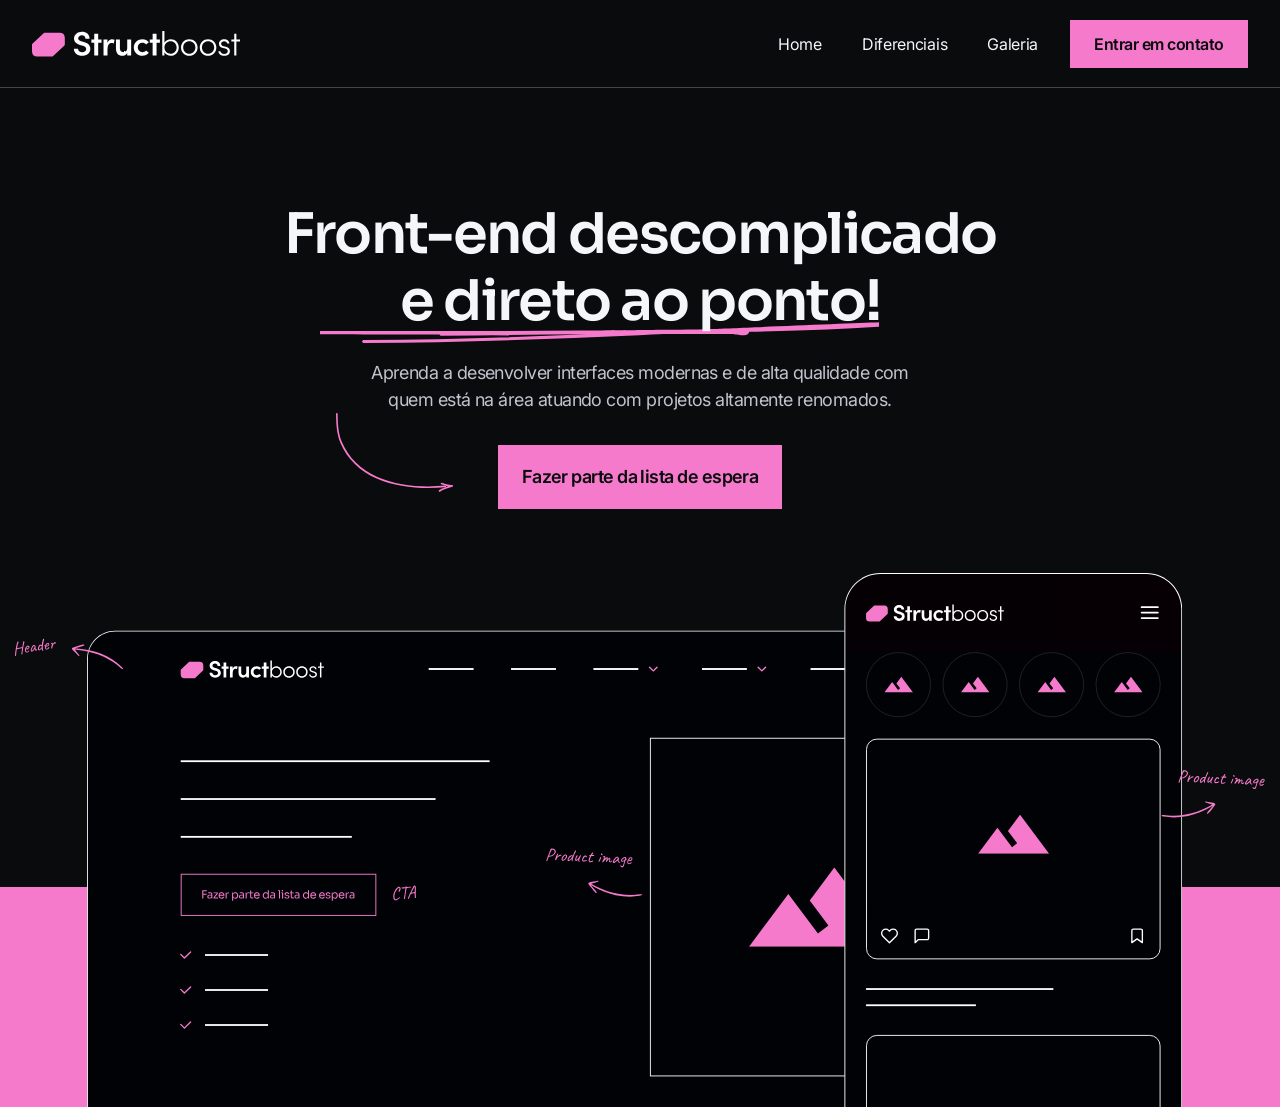
==== commit b8bf3935: "Responsivo Hero" ====
--- a/index.html
+++ b/index.html
@@ -55,8 +55,8 @@
                 <img src="./imgs/arrow-direct-button.svg" class="arrow" alt="arrow">
             </div>
         </div>
-        <img src="imgs/ilustra-hero.svg" class="ilustra hero" alt="">
-        <img src="imgs/ilustra-mobile.svg" alt="ilustra hero mobile">
+        <img src="imgs/ilustra-hero.svg" class="ilustra" alt="ilustra hero">
+        <img src="imgs/ilustra-mobile.svg" class="ilustra-mobile" alt="ilustra hero mobile">
     </section>
 
     <section class="s-digital">
--- a/css/main.css
+++ b/css/main.css
@@ -106,6 +106,10 @@
     padding: 0 1.5rem;
 }
 
+.s-hero .ilustra-mobile {
+    display: none;
+}
+
 .s-digital {
     padding-top: 12.8rem;
     display: none;
@@ -334,4 +338,13 @@
     .s-hero .text .arrow {
         display: none;
     }
+    .s-hero .ilustra {
+        display: none;
+    }
+    .s-hero .ilustra-mobile {
+        display: block;
+    }
+    .s-hero::after {
+        height: 22rem;
+    }
 }
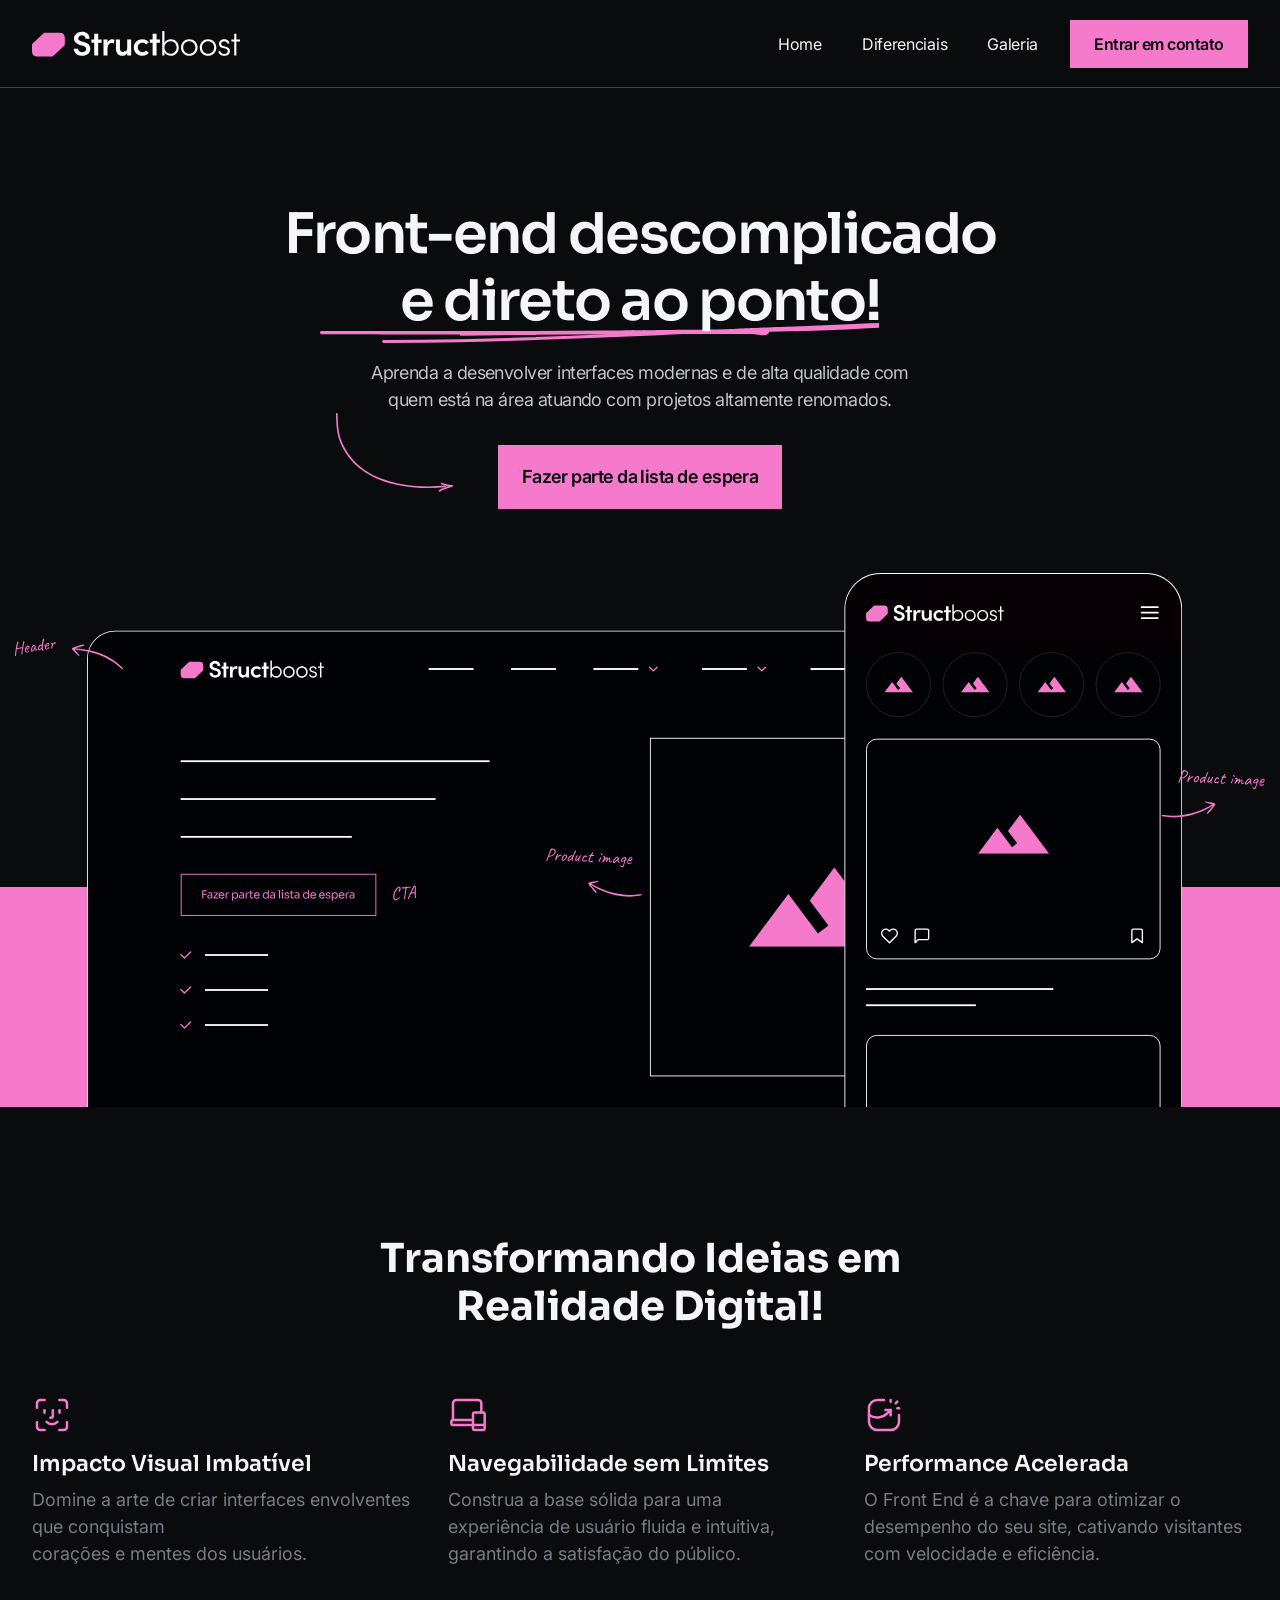
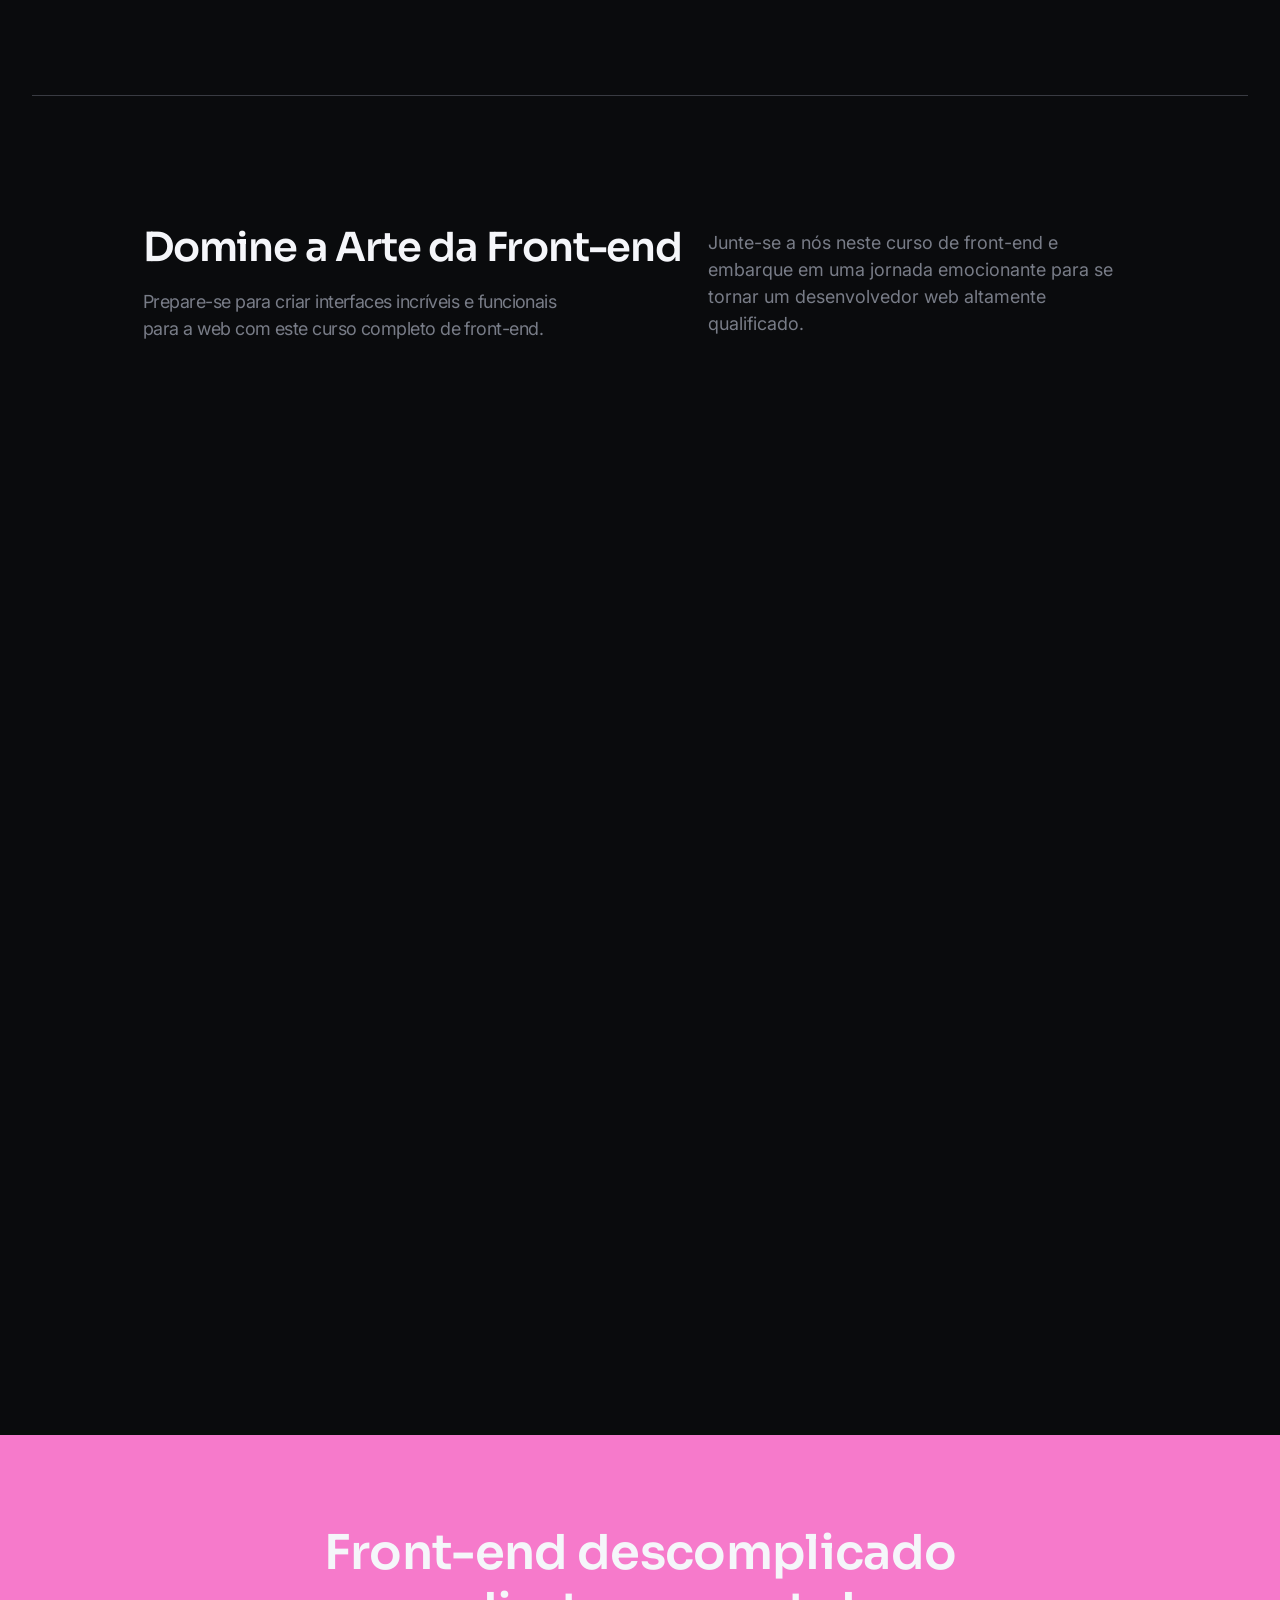
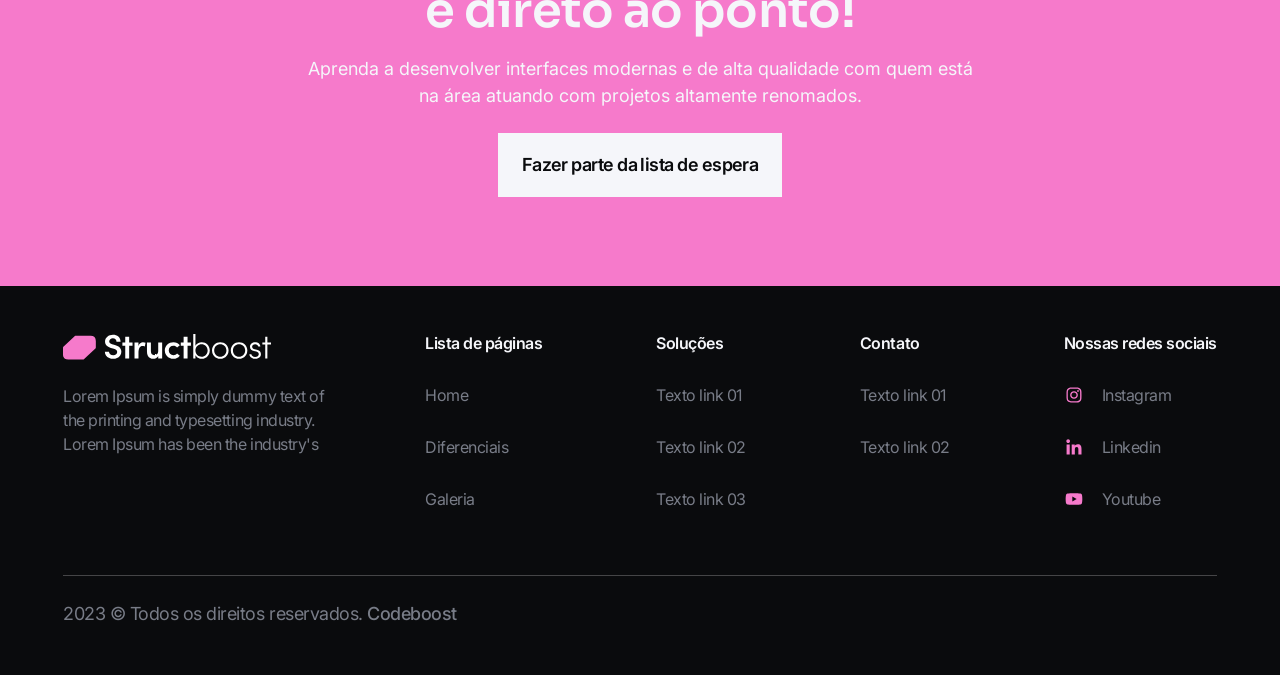
==== commit 8e1353bb: "Crei animações" ====
--- a/index.html
+++ b/index.html
@@ -10,6 +10,8 @@
     <meta charset="UTF-8">
     <meta name="viewport" content="width=device-width, initial-scale=1.0">
     <title>Structboost</title>
+
+    <link href="https://unpkg.com/aos@2.3.1/dist/aos.css" rel="stylesheet">
     <link rel="stylesheet" href="./css/main.css">
     <link rel="stylesheet" href="./css/components.css">
     <link rel="stylesheet" href="./css/grid.css">
@@ -42,7 +44,7 @@
 
     <section class="s-hero">
         <div class="container">
-            <div class="text">
+            <div class="text" data-aos="fade-right">
                 <h1 class="title">Front-end descomplicado e direto ao ponto!</h1>
                 <p>
                     Aprenda a desenvolver interfaces modernas e de alta qualidade com quem está na área atuando com
@@ -55,15 +57,15 @@
                 <img src="./imgs/arrow-direct-button.svg" class="arrow" alt="arrow">
             </div>
         </div>
-        <img src="imgs/ilustra-hero.svg" class="ilustra" alt="ilustra hero">
-        <img src="imgs/ilustra-mobile.svg" class="ilustra-mobile" alt="ilustra hero mobile">
+        <img src="imgs/ilustra-hero.svg" class="ilustra" alt="ilustra hero" data-aos="fade-up" data-aos-delay="200">
+        <img src="imgs/ilustra-mobile.svg" class="ilustra-mobile" alt="ilustra hero mobile" data-aos="fade-up" data-aos-delay="200">
     </section>
 
     <section class="s-digital">
         <div class="container">
-            <h3>Transformando Ideias em Realidade Digital!</h3>
+            <h3 data-aos="fade-right">Transformando Ideias em Realidade Digital!</h3>
             <ul>
-                <li>
+                <li data-aos="fade-right">
                     <div class="item-digital">
                         <div class="icon">
                             <img src="imgs/icon-impacto.svg" alt="">
@@ -74,7 +76,7 @@
                         </div>
                     </div>
                 </li>
-                <li>
+                <li data-aos="fade-up">
                     <div class="item-digital">
                         <div class="icon">
                             <img src="imgs/icon-nav.svg" alt="">
@@ -85,7 +87,7 @@
                         </div>
                     </div>
                 </li>
-                <li>
+                <li data-aos="fade-left">
                     <div class="item-digital">
                         <div class="icon">
                             <img src="imgs/icon-performance.svg" alt="">
@@ -103,16 +105,16 @@
     <section class="s-art-front">
         <div class="container">
             <div class="title-text">
-                <div class="left">
+                <div class="left" data-aos="fade-right">
                     <h3>Domine a Arte da Front-end</h3>
                     <p>Prepare-se para criar interfaces incríveis e funcionais <br> para a web com este curso completo de front-end.</p>
                 </div>
-                 <div class="right">
+                 <div class="right" data-aos="fade-left">
                      <p>Junte-se a nós neste curso de front-end e embarque em uma jornada emocionante para se tornar um desenvolvedor web altamente qualificado.</p>
                  </div>
             </div>
             <div class="all">
-                <div class="card-post">
+                <div class="card-post" data-aos="flip-left">
                     <span class="tag">FUNDAMENTOS</span>
                     <div class="image">
                         <img src="imgs/Frame.svg" alt="">
@@ -124,7 +126,7 @@
                         </p>
                     </div>
                 </div>
-                <div class="card-post">
+                <div class="card-post" data-aos="flip-left">
                     <span class="tag">ESTILIZANDO</span>
                     <div class="image">
                         <img src="imgs/Frame.svg" alt="">
@@ -136,7 +138,7 @@
                         </p>
                     </div>
                 </div>
-                <div class="card-post">
+                <div class="card-post" data-aos="flip-left">
                     <span class="tag">POTENCIALIZANDO</span>
                     <div class="image">
                         <img src="imgs/Frame.svg" alt="">
@@ -148,7 +150,7 @@
                         </p>
                     </div>
                 </div>
-                <div class="card-post">
+                <div class="card-post" data-aos="flip-left">
                     <span class="tag">APLICAÇÕES</span>
                     <div class="image">
                         <img src="imgs/Frame.svg" alt="">
@@ -160,7 +162,7 @@
                         </p>
                     </div>
                 </div>
-                <div class="card-post">
+                <div class="card-post" data-aos="flip-left">
                     <span class="tag">DISIGNS</span>
                     <div class="image">
                         <img src="imgs/Frame.svg" alt="">
@@ -177,7 +179,7 @@
     </section>
 
     <section class="s-newsletter">
-        <div class="container">
+        <div class="container" data-aos="zoom-out">
             <h2>Front-end descomplicado e direto ao ponto!</h2>
             <p>Aprenda a desenvolver interfaces modernas e de alta qualidade com quem está na área atuando com projetos altamente renomados.</p>
             <button class="btn-primary white lg">
@@ -259,6 +261,15 @@
             <p class="copy">2023 © Todos os direitos reservados. <strong>Codeboost</strong></p>
         </div>
     </footer>
+
+    <script src="https://unpkg.com/aos@2.3.1/dist/aos.js"></script>
+
+    <script>
+        AOS.init({
+            duration: 1200,
+            disable: 'mobile'
+        });
+      </script>
 </body>
 
 </html>
--- a/css/main.css
+++ b/css/main.css
@@ -77,14 +77,23 @@
 
 .s-hero .text h1::before {
     content: '';
-    width: 100%;
     max-width: 55.9rem;
     height: 2.2rem;
-    background: url("../imgs/line-title.svg") no-repeat center center;
+    background: url("../imgs/line-title.svg") no-repeat left center;
     position: absolute;
     left: 3.9rem;
     bottom: -8px;
     z-index: -1;
+    animation: drawLine 1s 0.4s ease-in forwards;
+}
+
+@keyframes drawLine {
+    from {
+        width: 0;
+    }
+    to {
+        width: 100%;
+    }
 }
 
 .s-hero .text p {
@@ -100,6 +109,19 @@
     position: absolute;
     left: 5.52rem;
     bottom: 1.7rem;
+    animation: floating 3s ease-in-out infinite;
+}
+
+@keyframes floating {
+    0% {
+        transform: translateX(0px);
+    }
+    50% {
+        transform: translateX(15px);
+    }
+    100% {
+        transform: translateX(0px);
+    }
 }
 
 .s-hero .ilustra {
@@ -112,7 +134,6 @@
 
 .s-digital {
     padding-top: 12.8rem;
-    display: none;
 }
 
 .s-digital h3 {
@@ -131,7 +152,6 @@
 
 .s-art-front {
     padding: 12.8rem;
-    display: none;
 }
 
 .s-art-front .title-text {
@@ -166,7 +186,6 @@
     display: grid;
     grid-template-columns: repeat(3, 1fr);
     gap: 3.2rem;
-    display: none;
 }
 
 .s-art-front .all .card-post:first-child {
@@ -176,7 +195,6 @@
 .s-newsletter {
     padding: 8.9rem 0;
     background-color: var(--pink-10);
-    display: none;
 }
 
 .s-newsletter .container {
@@ -199,7 +217,6 @@
 
 footer {
     padding: 4.8rem;
-    display: none;
 }
 
 footer .main-area {
@@ -265,13 +282,103 @@
 }
 
 /* Monitores pequenos */
-@media(max-width: 1200px) {}
+@media(max-width: 1200px) {
+    .s-digital {
+        padding: 6.8rem;
+    }
+
+    .s-digital ul {
+        gap: 3.2rem;
+        padding-bottom: 6.8rem;
+    }
+
+    .item-digital .info h6 {
+        font-size: 2rem;
+    }
+
+    .item-digital .info p {
+        font-size: 1.6rem;
+    }
+
+    .s-art-front {
+        padding: 6rem 0;
+    }
+
+    .s-art-front .all {
+        gap: 1.6rem;
+    }
+
+    .s-art-front .all .card-post:first-child,
+    .s-art-front .all .card-post:nth-child(2) {
+        grid-column: span 3;
+    }
+
+    footer .main-area .right {
+        max-width: 62.2rem;
+    }
+}
 
 /* Tablet */
 @media(max-width: 991px) {
     .s-hero::after {
         height: 13rem;
     }
+
+    .s-digital ul {
+        flex-direction: column;
+        align-items: center;
+        letter-spacing: 1.5px;
+    }
+
+    .s-art-front .title-text {
+        flex-direction: column;
+        align-items: center;
+        margin-bottom: 4rem;
+        gap: 30px;
+    }
+
+    .s-art-front .title-text .left {
+        text-align: center;
+        width: 100%;
+    }
+
+    .s-art-front .title-text .left p {
+        max-width: 100%;
+        margin-top: 0.8rem;
+    }
+
+    .s-art-front .title-text .right {
+        text-align: center;
+        width: 100%;
+    }
+
+    .s-art-front .all {
+        grid-template-columns: 1fr;
+    }
+
+    .s-art-front .all .card-post:first-child,
+    .s-art-front .all .card-post:nth-child(2) {
+        grid-column: initial;
+    }
+
+    footer .main-area {
+        flex-direction: column;
+        gap: 4rem;
+    }
+
+    footer .main-area .left {
+        max-width: 100%;
+        text-align: center;
+    }
+
+    footer .main-area .left img {
+        margin: 0 auto;
+    }
+
+    footer .main-area .right {
+        max-width: 100%;
+        width: 100%;
+    }
 }
 
 /* */
@@ -303,12 +410,13 @@
         max-width: 40rem;
         letter-spacing: 0.46px;
     }
+
     .s-hero .text .arrow {
         bottom: 2.7rem;
         left: 20px;
         max-width: 9rem;
     }
-    
+
 }
 
 /* Celulares */
@@ -320,31 +428,128 @@
     header .logo {
         max-width: 16rem;
     }
+
     .s-hero {
         padding-top: 8.8rem;
     }
+
     .s-hero .text h1 {
         font-size: 4rem;
     }
+
     .s-hero .text h1::before {
         bottom: -8px;
     }
+
     .s-hero .text p {
-        margin-top: 0.8rem;
+        width: 35rem;
+        margin-top: 1.5rem;
         margin-bottom: 2.4rem;
         font-size: 1.6rem;
-        letter-spacing: 1.46px;
-    }
+    }
+
     .s-hero .text .arrow {
         display: none;
     }
+
     .s-hero .ilustra {
         display: none;
     }
+
     .s-hero .ilustra-mobile {
         display: block;
     }
+
     .s-hero::after {
         height: 22rem;
     }
+
+    .s-digital {
+        padding-top: 8rem;
+    }
+
+    .s-digital ul {
+        padding-bottom: 8rem;
+        gap: 6.4rem;
+    }
+
+    .s-digital h3 {
+        font-size: 2.8rem;
+    }
+
+    .s-art-front {
+        padding: 8rem 0;
+    }
+
+    .s-art-front .title-text .left h3 {
+        font-size: 2.8rem;
+        max-width: 22.7rem;
+        margin: 0 auto;
+    }
+
+    .s-art-front .title-text p {
+        font-size: 1.6rem;
+        margin-top: 0.8rem;
+    }
+
+    .s-art-front .title-text p br {
+        display: none;
+    }
+
+    .card-post .text h6 {
+        font-size: 1.8rem;
+    }
+
+    .card-post .text p {
+        font-size: 1.4rem;
+    }
+
+    .all .card-post .image {
+        margin-bottom: 5.4rem;
+    }
+
+    .s-art-front .all {
+        gap: 3.2rem;
+    }
+
+    .s-newsletter h2 {
+        font-size: 4rem;
+    }
+
+    footer .main-area .right {
+        flex-direction: column;
+        align-items: center;
+        gap: 4.8rem;
+    }
+
+    footer .main-area .right .item-nav h6 {
+        text-align: center;
+    }
+
+    footer .main-area .right .item-nav ul li a {
+        justify-content: center;
+    }
+
+    footer .main-area .right .item-nav:last-child {
+        width: 100%;
+    }
+
+    footer .main-area .right .item-nav:last-child ul {
+        display: flex;
+        width: 100%;
+        justify-content: space-between;
+    }
+
+    footer .main-area .right .item-nav:last-child ul li:not(:last-child) {
+        margin-bottom: 0;
+    }
+
+    footer .main-area {
+        padding-bottom: 4.8rem;
+    }
+
+    footer .copy {
+        font-size: 1.4rem;
+        text-align: center;
+    }
 }
--- a/css/components.css
+++ b/css/components.css
@@ -28,7 +28,7 @@
 }
 
 .item-digital {
-    flex-grow: 1;
+    width: 100%;
     max-width: 38.4rem;
 }
 
@@ -90,4 +90,24 @@
 .card-post .text p {
     font-size: 1.6rem;
     color: var(--gray-600);
+}
+
+@media(max-width: 991px) {
+    .item-digital {
+        text-align: center;
+    }
+    .item-digital .icon img {
+        margin: 0 auto;
+        margin-bottom: 1.6rem;
+    }
+    .item-digital .info p br {
+        display: none;
+    }
+}
+
+@media(max-width: 560px) {
+    .s-digital .info p {
+        font-size: 1.8rem;
+        max-width: 31.9rem;
+    }
 }
